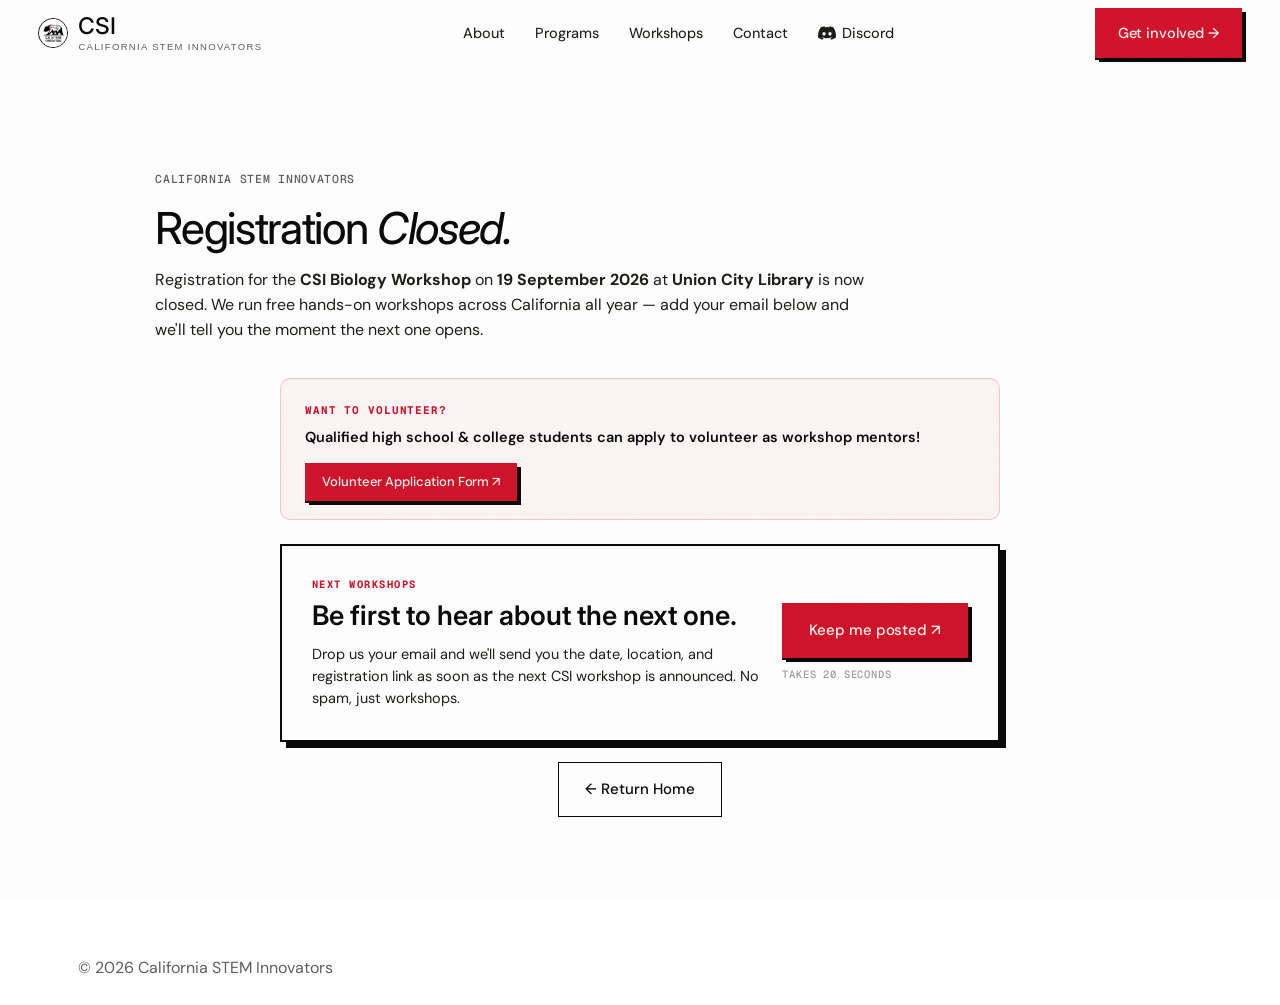
==== signup.html @ 22c8d2b6 "Close workshop registration and add mailing list signup Registration for the Sept 19, 2026 Biology W" ====
<!doctype html>
<html lang="en">
<head>
<meta charset="utf-8" />
<meta name="viewport" content="width=device-width,initial-scale=1" />
<title>Workshop Updates — California STEM Innovators</title>
<meta name="description" content="Registration for the CSI Biology Workshop on September 19, 2026 is closed. Sign up to hear about upcoming free hands-on STEM workshops across California." />
<link rel="preconnect" href="https://fonts.googleapis.com" />
<link rel="preconnect" href="https://fonts.gstatic.com" crossorigin />
<link href="https://fonts.googleapis.com/css2?family=Inter:ital,opsz,wght@0,14..32,100..900;1,14..32,100..900&family=DM+Sans:ital,opsz,wght@0,9..40,300..700;1,9..40,400..700&family=Geist+Mono:wght@400;500;600&display=swap" rel="stylesheet" />
<link rel="icon" type="image/x-icon" href="favicon.ico" />
<link rel="icon" type="image/svg+xml" href="favicon.svg" />
<link rel="icon" type="image/png" sizes="16x16" href="favicon-16x16.png" />
<link rel="icon" type="image/png" sizes="32x32" href="favicon-32x32.png" />
<link rel="icon" type="image/png" sizes="48x48" href="favicon-48x48.png" />
<link rel="icon" type="image/png" sizes="96x96" href="favicon-96x96.png" />
<link rel="icon" type="image/png" sizes="192x192" href="favicon-192x192.png" />
<link rel="icon" type="image/png" sizes="512x512" href="favicon-512x512.png" />
<link rel="apple-touch-icon" sizes="180x180" href="apple-touch-icon.png" />
<link rel="manifest" href="site.webmanifest" />
<link rel="stylesheet" href="styles.css" />
</head>
<body>

<div class="grain" aria-hidden="true"></div>

<header class="nav" role="banner">
  <div class="nav-inner">
    <a href="index.html" class="brand" aria-label="California STEM Innovators home">
      <img src="image.png" alt="" class="brand-logo" />
      <span class="brand-wordmark">
        <span class="brand-letters">CSI</span>
        <span class="brand-sub">California STEM Innovators</span>
      </span>
    </a>
    <nav class="nav-links" id="primary-nav" aria-label="Primary">
      <a href="index.html#about">About</a>
      <a href="index.html#programs">Programs</a>
      <a href="signup.html">Workshops</a>
      <a href="index.html#contact">Contact</a>
      <a href="https://discord.gg/dVgQkf4YHT" target="_blank" rel="noopener noreferrer" class="nav-discord-link" aria-label="Join our Discord community">
        <svg class="discord-icon" viewBox="0 0 127.14 96.36" width="18" height="18" fill="currentColor" aria-hidden="true">
          <path d="M107.7,8.07A105.15,105.15,0,0,0,81.47,0a72.06,72.06,0,0,0-3.36,6.83A97.68,97.68,0,0,0,49,6.83,72.37,72.37,0,0,0,45.64,0,105.89,105.89,0,0,0,19.39,8.09C2.79,32.65-1.71,56.6.54,80.21h0A105.73,105.73,0,0,0,32.71,96.36,77.7,77.7,0,0,0,39.6,85.25a68.42,68.42,0,0,1-10.85-5.18c.91-.66,1.8-1.34,2.66-2a75.57,75.57,0,0,0,64.32,0c.87.71,1.76,1.39,2.66,2a68.68,68.68,0,0,1-10.87,5.19,77,77,0,0,0,6.89,11.1,105.25,105.25,0,0,0,32.19-16.14c2.64-27.38-4.51-51.11-18.91-72.15ZM42.45,65.69C36.18,65.69,31,60,31,53s5-12.74,11.43-12.74S54,45.92,53.86,53,48.79,65.69,42.45,65.69Zm42.24,0C78.41,65.69,73.25,60,73.25,53s5-12.74,11.44-12.74S96.23,45.92,96.09,53,91,65.69,84.69,65.69Z"/>
        </svg>
        <span>Discord</span>
      </a>
      <div class="mobile-nav-cta">
        <a class="btn btn-primary" href="index.html#join">Get involved →</a>
      </div>
    </nav>
    <div class="nav-cta">
      <a class="btn btn-primary" href="index.html#join">Get involved →</a>
    </div>
    <button type="button" class="nav-toggle" id="nav-toggle" aria-label="Toggle navigation menu" aria-expanded="false" aria-controls="primary-nav">
      <span class="hamburger-bar"></span>
      <span class="hamburger-bar"></span>
      <span class="hamburger-bar"></span>
    </button>
  </div>
  <div class="nav-overlay" id="nav-overlay" aria-hidden="true"></div>
</header>

<!-- ========== DEDICATED SIGNUP PAGE CONTENT ========== -->
<main class="signup-page-wrap">
  <div class="signup-section">
    <div class="sec-head">
      <span class="mono dim">California STEM Innovators</span>
      <h1 class="sec-title">Registration <em>Closed.</em></h1>
      <p class="sec-lede">
        Registration for the <strong>CSI Biology Workshop</strong> on <strong>19 September 2026</strong> at <strong>Union City Library</strong> is now closed. We run free hands-on workshops across California all year — add your email below and we'll tell you the moment the next one opens.
      </p>
    </div>

    <!-- Volunteer Banner -->
    <div style="max-width: 720px; margin: 0 auto 24px auto; background: rgba(207, 20, 43, 0.04); border: 1px solid rgba(207, 20, 43, 0.2); border-radius: 10px; padding: 18px 24px; display: flex; justify-content: space-between; align-items: center; flex-wrap: wrap; gap: 14px;">
      <div>
        <span class="mono" style="color: var(--orange); font-size: 11px; font-weight: 700; letter-spacing: 0.08em;">WANT TO VOLUNTEER?</span>
        <p style="margin: 4px 0 0 0; font-size: 14.5px; font-weight: 600; color: var(--ink);">Qualified high school &amp; college students can apply to volunteer as workshop mentors!</p>
      </div>
      <a href="https://forms.gle/kFs6NNKeHRjpuejT7" target="_blank" rel="noopener noreferrer" class="btn btn-primary btn-sm" style="white-space: nowrap; flex-shrink: 0;">
        Volunteer Application Form ↗
      </a>
    </div>

    <div class="updates-card" style="max-width: 720px; margin: 0 auto;">
      <div class="updates-body">
        <span class="updates-kicker mono">Next workshops</span>
        <h3 class="updates-title">Be first to hear about the next one.</h3>
        <p class="updates-desc">
          Drop us your email and we'll send you the date, location, and registration link as soon as the next CSI
          workshop is announced. No spam, just workshops.
        </p>
      </div>
      <div class="updates-action">
        <a href="https://docs.google.com/forms/d/e/1FAIpQLSfq6guosmMarBKyzwWDDxSeSx3XYZ2fqCBNrHJ-clGfKjGhdw/viewform" target="_blank" rel="noopener noreferrer"
          class="btn btn-primary btn-lg">Keep me posted &#8599;</a>
        <span class="updates-note mono">Takes 20 seconds</span>
      </div>
    </div>

    <div style="max-width: 720px; margin: 20px auto 0; text-align: center;">
      <a href="index.html" class="btn btn-ghost btn-lg">&larr; Return Home</a>
    </div>
  </div>
</main>

<footer class="footer">
  <div class="footer-bottom">
    <span class="dim">© 2026 California STEM Innovators</span>
  </div>
</footer>

<script src="app.js"></script>
</body>
</html>
---- styles.css ----
@import url('https://fonts.googleapis.com/css2?family=Caveat:wght@600;700&family=Fredoka:wght@500;600&display=swap');

:root {
  /* Palette — pure white, ink black, flag crimson */
  --paper: #FFFFFF;
  --paper-2: #F5F5F2;
  --paper-deep: #EBEBE6;
  --card: #FFFFFF;

  --ink: #0A0A0A;
  --ink-2: #1F1D1A;
  --ink-dim: rgba(10, 10, 10, 0.66);
  --ink-dimmer: rgba(10, 10, 10, 0.40);

  --orange: #CF142B;
  --orange-deep: #A30E20;
  --orange-soft: #F5D8DC;

  --line: rgba(10, 10, 10, 0.14);
  --line-strong: rgba(10, 10, 10, 0.28);

  /* Type */
  --serif: "Inter", ui-sans-serif, system-ui, sans-serif;
  --sans: "DM Sans", ui-sans-serif, system-ui, sans-serif;
  --mono: "Geist Mono", ui-monospace, "SF Mono", monospace;

  /* Space */
  --max: min(100% - (var(--pad) * 2), 1200px);
  --pad: clamp(15px, 3vw, 42px);
}

*, *::before, *::after { box-sizing: border-box; }
html, body { margin: 0; padding: 0; width: 100%; max-width: 100vw; overflow-x: hidden; }
html { scroll-behavior: smooth; }

[hidden] { display: none !important; }

body {
  background: var(--paper);
  color: var(--ink);
  font-family: var(--sans);
  font-weight: 400;
  font-size: 16px;
  line-height: 1.55;
  -webkit-font-smoothing: antialiased;
  text-rendering: optimizeLegibility;
  overflow-x: hidden;
  min-height: 100vh;
}

a { color: inherit; text-decoration: none; }
button { font: inherit; cursor: pointer; }
img { max-width: 100%; display: block; }

.mono { font-family: var(--mono); font-size: 11.5px; letter-spacing: 0.06em; text-transform: uppercase; font-weight: 500; }
.dim { color: var(--ink-dim); }
.hand { font-family: var(--hand); font-size: 1.3em; color: var(--orange); font-weight: 500; }

/* ========== Paper grain overlay ========== */
.grain {
  position: fixed; inset: 0; pointer-events: none; z-index: 1; opacity: 0.28;
  background-image: url("data:image/svg+xml;utf8,<svg xmlns='http://www.w3.org/2000/svg' width='320' height='320'><filter id='n'><feTurbulence type='fractalNoise' baseFrequency='0.75' numOctaves='2' stitchTiles='stitch'/><feColorMatrix values='0 0 0 0 0.1 0 0 0 0 0.09 0 0 0 0 0.05 0 0 0 0.09 0'/></filter><rect width='100%' height='100%' filter='url(%23n)'/></svg>");
  mix-blend-mode: multiply;
}
.gridlines { display: none; }

/* ========== Buttons ========== */
.btn {
  display: inline-flex; align-items: center; gap: 10px;
  padding: 13px 22px;
  font-family: var(--sans);
  font-weight: 500;
  font-size: 14.5px;
  letter-spacing: -0.005em;
  border-radius: 0;
  border: 1.5px solid var(--ink);
  background: transparent;
  color: var(--ink);
  transition: transform 0.18s ease, background 0.18s ease, color 0.18s ease, box-shadow 0.18s ease;
  white-space: nowrap;
}
.btn:hover { transform: translateY(-1px); }
.btn-primary {
  background: var(--orange);
  color: #FFF5EE;
  border-color: var(--orange);
  box-shadow: 0 2px 0 0 var(--ink), 4px 4px 0 0 var(--ink);
}
.btn-primary:hover { background: var(--ink); border-color: var(--ink); color: var(--paper); box-shadow: 0 2px 0 0 var(--orange), 4px 4px 0 0 var(--orange); }
.btn-ghost { background: transparent; border-color: var(--ink); }
.btn-ghost:hover { background: var(--ink); color: var(--paper); }
.btn-lg { padding: 15px 26px; font-size: 15px; }

.linky {
  display: inline-flex; align-items: center; gap: 8px;
  color: var(--ink);
  font-size: 14.5px;
  font-weight: 500;
  padding: 3px 0;
  border-bottom: 2px solid var(--orange);
  width: fit-content;
  transition: gap 0.2s ease;
}
.linky:hover { gap: 14px; }
.linky .arr { transition: transform 0.2s ease; color: var(--orange); font-weight: 600; }
.linky:hover .arr { transform: translateX(3px); }

/* ========== Nav ========== */
.nav {
  position: sticky; top: 0; z-index: 30;
  background: transparent;
  border-bottom: 1px solid transparent;
  transition: background 0.3s ease, border-color 0.3s ease, transform 0.3s ease;
}
.nav.scrolled {
  background: rgba(255, 255, 255, 0.92);
  border-bottom: 1px solid var(--line);
  backdrop-filter: blur(12px);
  -webkit-backdrop-filter: blur(12px);
}
.nav.hidden {
  transform: translateY(-100%);
}
.nav-inner {
  padding: 8px var(--pad);
  display: grid;
  grid-template-columns: auto 1fr auto;
  align-items: center;
  gap: 24px;
}
.brand { display: inline-flex; align-items: center; gap: 10px; color: var(--ink); }
.brand-logo {
  width: 30px; height: 30px;
  border-radius: 50%;
  border: 1.5px solid var(--ink);
  flex-shrink: 0;
  background: var(--card);
  transition: transform 0.3s cubic-bezier(0.2, 0.8, 0.2, 1);
}
.brand-mark {
  width: 34px; height: 34px;
  display: inline-flex; align-items: center; justify-content: center;
  background: var(--orange);
  border-radius: 50%;
  color: var(--paper);
  flex-shrink: 0;
}
.brand-mark svg { width: 22px; height: 22px; }
.brand-wordmark { display: inline-flex; flex-direction: column; line-height: 1; gap: 4px; }
.brand-letters {
  font-family: var(--serif);
  font-size: 23px;
  font-weight: 500;
  letter-spacing: -0.01em;
  line-height: 1;
}
.brand-dot { color: var(--orange); margin: 0 1px; font-weight: 600; }
.brand-sub { font-family: Arial, sans-serif; font-size: 9.5px; letter-spacing: 0.14em; text-transform: uppercase; color: var(--ink-dim); }

.nav-links { display: flex; justify-content: center; align-items: center; gap: 30px; font-size: 14.5px; color: var(--ink-2); font-weight: 450; }
.nav-links a { position: relative; transition: color 0.2s ease; padding: 4px 0; }
.nav-links a:hover { color: var(--orange); }

/* Discord Nav Link & Floating Callout Box */
.nav-discord-wrapper {
  position: relative;
  display: inline-flex;
  align-items: center;
}

.nav-discord-link {
  display: inline-flex;
  align-items: center;
  gap: 6px;
}
.nav-discord-link .discord-icon {
  fill: currentColor;
  transition: transform 0.2s ease, fill 0.2s ease;
  flex-shrink: 0;
}
.nav-discord-link:hover .discord-icon {
  fill: #5865F2;
  transform: scale(1.1);
}

.nav-cta { display: inline-flex; align-items: center; gap: 12px; }
.nav-status {
  display: inline-flex; align-items: center; gap: 8px;
  font-family: var(--mono); font-size: 10.5px; color: var(--ink-dim); text-transform: uppercase; letter-spacing: 0.1em;
}
.pulse {
  width: 8px; height: 8px; border-radius: 50%;
  background: var(--orange);
  box-shadow: 0 0 0 0 rgba(207, 20, 43, 0.55);
  animation: pulse 2s infinite;
}
@keyframes pulse {
  0% { box-shadow: 0 0 0 0 rgba(207, 20, 43, 0.55); }
  70% { box-shadow: 0 0 0 9px rgba(207, 20, 43, 0); }
  100% { box-shadow: 0 0 0 0 rgba(207, 20, 43, 0); }
}

.mobile-nav-cta { display: none; }

/* Mobile nav toggle button */
.nav-toggle {
  display: none;
  flex-direction: column;
  justify-content: center;
  align-items: center;
  width: 42px;
  height: 42px;
  background: transparent;
  border: 1.5px solid var(--ink);
  padding: 0;
  gap: 5px;
  z-index: 105;
  transition: background 0.2s ease, border-color 0.2s ease;
  cursor: pointer;
  border-radius: 0;
}
.nav-toggle:hover {
  background: var(--paper-2);
}
.hamburger-bar {
  width: 20px;
  height: 2px;
  background: var(--ink);
  transition: transform 0.3s cubic-bezier(0.2, 0.8, 0.2, 1), opacity 0.2s ease;
  transform-origin: center;
}

/* Nav backdrop overlay */
.nav-overlay {
  position: fixed;
  inset: 0;
  background: rgba(10, 10, 10, 0.5);
  backdrop-filter: blur(4px);
  -webkit-backdrop-filter: blur(4px);
  opacity: 0;
  pointer-events: none;
  transition: opacity 0.3s ease;
  z-index: 95;
}

@media (max-width: 960px) {
  .nav-inner {
    display: flex;
    justify-content: space-between;
    align-items: center;
    gap: 16px;
  }
  .nav-cta {
    display: none;
  }
  .nav-toggle {
    display: flex;
  }
  .mobile-nav-cta {
    display: block;
    margin-top: 12px;
    width: 100%;
  }
  .mobile-nav-cta .btn {
    width: 100%;
    justify-content: center;
  }
  .nav-links {
    position: fixed;
    top: 0;
    right: 0;
    width: min(85vw, 340px);
    height: 100vh;
    height: 100dvh;
    background: var(--paper);
    border-left: 2px solid var(--ink);
    padding: 90px 28px 40px;
    display: flex;
    flex-direction: column;
    justify-content: flex-start;
    gap: 16px;
    font-size: 18px;
    font-weight: 500;
    box-shadow: -8px 0 24px rgba(0, 0, 0, 0.15);
    transform: translateX(100%);
    transition: transform 0.35s cubic-bezier(0.16, 1, 0.3, 1);
    z-index: 100;
    overflow-y: auto;
  }
  .nav-links a {
    padding: 10px 0;
    border-bottom: 1px dashed var(--line);
    width: 100%;
  }
  .nav-status { display: none; }

  /* Open state when nav is open */
  body.nav-open {
    overflow: hidden;
  }
  body.nav-open .nav-links {
    transform: translateX(0);
  }
  body.nav-open .nav-overlay {
    opacity: 1;
    pointer-events: auto;
  }
  body.nav-open .nav-toggle .hamburger-bar:nth-child(1) {
    transform: translateY(7px) rotate(45deg);
  }
  body.nav-open .nav-toggle .hamburger-bar:nth-child(2) {
    opacity: 0;
  }
  body.nav-open .nav-toggle .hamburger-bar:nth-child(3) {
    transform: translateY(-7px) rotate(-45deg);
  }
}

/* ========== Hero ========== */
.hero {
  position: relative;
  padding: clamp(55px, 6.5vw, 85px) var(--pad) clamp(36px, 5vw, 64px);
  max-width: var(--max);
  margin: 0 auto;
  z-index: 2;
  text-align: center;
  display: flex;
  flex-direction: column;
  align-items: center;
}
.hero-logo {
  display: flex;
  justify-content: center;
  margin-bottom: clamp(16px, 2.5vw, 28px);
  animation: logo-float 6s ease-in-out infinite;
}
.hero-logo img {
  width: clamp(90px, 10vw, 135px);
  height: auto;
  border-radius: 50%;
  box-shadow: 0 0 0 2px var(--ink);
  transition: transform 0.4s cubic-bezier(0.2, 0.8, 0.2, 1);
}
@keyframes logo-float {
  0%, 100% { transform: translateY(0); }
  50% { transform: translateY(-6px); }
}
@media (prefers-reduced-motion: reduce) {
  .hero-logo { animation: none; }
}

.hero-meta {
  display: flex; align-items: center; justify-content: center; gap: 14px; flex-wrap: wrap;
  margin-bottom: 44px;
}
.tag {
  font-family: var(--mono);
  font-size: 10.5px;
  letter-spacing: 0.12em;
  text-transform: uppercase;
  color: var(--ink-2);
  padding: 7px 12px;
  border: 1.5px solid var(--ink);
  border-radius: 999px;
  background: var(--paper-2);
}
.tag-line {
  background: var(--ink);
  color: var(--paper);
  border-color: var(--ink);
}

.hand-intro {
  font-family: var(--hand);
  font-size: 32px;
  color: var(--orange);
  font-weight: 500;
  line-height: 1;
  margin-bottom: 18px;
  display: inline-block;
  transform: rotate(-2deg);
}

.hero-title {
  font-family: var(--serif);
  font-weight: 450;
  font-size: clamp(32px, 5.2vw, 76px);
  line-height: 1.1;
  letter-spacing: -0.03em;
  margin: 0 auto;
  max-width: 15ch;
  color: var(--ink);
  font-weight: 600;
}
.hero-title em {
  font-style: italic;
  color: var(--orange);
  position: relative;
  font-weight: 700; font-style: italic;
}
.hero-title .encircle em {
  color: var(--ink);
}
.hero-title .underline {
  position: relative;
  display: inline-block;
}
.hero-title .underline::after {
  content: "";
  position: absolute; left: -2%; right: -2%; bottom: -0.05em;
  height: 16px;
  background: url("data:image/svg+xml;utf8,<svg xmlns='http://www.w3.org/2000/svg' viewBox='0 0 300 16' preserveAspectRatio='none'><path d='M2 10 C 60 4, 120 14, 180 8 S 280 6, 298 12' stroke='%23CF142B' stroke-width='4' fill='none' stroke-linecap='round'/></svg>") no-repeat center / 100% 100%;
  pointer-events: none;
}

/* Hand-drawn encircle around an emphasis word */
.encircle {
  position: relative;
  display: inline-block;
  padding: 0 0.12em;
}
.encircle em {
  position: relative;
  z-index: 2;
}
.encircle-svg {
  position: absolute;
  top: -10%; left: -14%;
  width: 128%; height: 120%;
  overflow: visible;
  pointer-events: none;
  color: var(--orange);
  z-index: 1;
}
.encircle-svg path {
  stroke-dasharray: 1;
  stroke-dashoffset: 1;
  animation: encircle-draw 2.4s cubic-bezier(0.43, 0.13, 0.23, 0.96) 0.55s forwards;
}
@keyframes encircle-draw {
  from { stroke-dashoffset: 1; opacity: 0.6; }
  to { stroke-dashoffset: 0; opacity: 1; }
}
@media (prefers-reduced-motion: reduce) {
  .encircle-svg path { animation: none; stroke-dashoffset: 0; }
}

.hero-lede {
  font-family: var(--serif);
  font-size: clamp(24px, 3vw, 42px);
  font-weight: 450;
  line-height: 1.15;
  color: var(--ink);
  max-width: 58ch;
  margin: 22px auto 0;
  letter-spacing: -0.02em;
}
.hero-lede em {
  font-style: italic;
  color: var(--orange);
  font-weight: 450;
}

.hero-actions {
  display: flex; flex-wrap: wrap; justify-content: center; gap: 14px;
  margin-top: 28px;
}

.hero-stats {
  display: grid;
  grid-template-columns: repeat(auto-fit, minmax(min(100%, 180px), 1fr));
  gap: 0;
  width: 100%;
  margin-top: clamp(40px, 5.5vw, 70px);
  border-top: 1.5px solid var(--ink);
  border-bottom: 1.5px solid var(--ink);
  background: var(--card);
  text-align: left;
}
.stat {
  padding: clamp(16px, 3vw, 26px) clamp(14px, 3vw, 24px);
  border-right: 1px solid var(--line);
  border-bottom: 1px solid var(--line);
  display: flex; flex-direction: column; justify-content: center; min-height: 90px;
}
.stat:last-child { border-right: none; }
.stat-num {
  font-family: var(--serif);
  font-weight: 450;
  font-size: clamp(32px, 4.5vw, 62px);
  line-height: 1;
  letter-spacing: -0.035em;
  color: var(--ink);
  margin-bottom: 8px;
}
.stat-plus { color: var(--orange); font-style: italic; font-size: 0.7em; vertical-align: top; }
.stat-label { font-family: var(--mono); font-size: 10.5px; letter-spacing: 0.1em; text-transform: uppercase; color: var(--ink-dim); line-height: 1.5; }

/* Hero personal note card */
.hero-schematic {
  position: absolute;
  top: clamp(120px, 13vw, 180px);
  right: var(--pad);
  width: min(340px, 30vw);
  background: var(--card);
  border: 1.5px solid var(--ink);
  padding: 24px 24px 22px;
  transform: rotate(2deg);
  box-shadow: 6px 6px 0 0 var(--ink);
  z-index: 3;
}
.hero-schematic::before {
  content: ""; position: absolute; top: -12px; left: 50%;
  transform: translateX(-50%) rotate(-4deg);
  width: 80px; height: 24px;
  background: rgba(207, 20, 43, 0.35);
  border: 1px dashed rgba(14, 13, 11, 0.3);
}
.schem-head {
  display: flex; justify-content: space-between; align-items: center;
  padding-bottom: 12px; border-bottom: 1px dashed var(--line);
  font-family: var(--mono); font-size: 10px; letter-spacing: 0.12em; color: var(--ink-dim);
  text-transform: uppercase;
}
.schem-body {
  padding-top: 14px;
  font-family: var(--serif);
  font-size: 18px;
  line-height: 1.35;
  color: var(--ink);
}
.schem-body em {
  font-style: italic;
  color: var(--orange);
}
.schem-sign {
  margin-top: 18px; padding-top: 14px; border-top: 1px dashed var(--line);
  display: flex; flex-direction: column;
}
.schem-sign .signature {
  font-family: var(--hand);
  font-size: 28px;
  color: var(--orange);
  line-height: 1;
  margin-bottom: 4px;
}
.schem-sign .sig-meta {
  font-family: var(--mono);
  font-size: 10px;
  letter-spacing: 0.1em;
  text-transform: uppercase;
  color: var(--ink-dim);
}

@media (max-width: 1100px) { .hero-schematic { display: none; } }

.scroll-cue {
  position: absolute; bottom: -20px; left: var(--pad);
  display: inline-flex; align-items: center; gap: 12px;
  font-family: var(--mono); font-size: 10px; letter-spacing: 0.2em; text-transform: uppercase; color: var(--ink-dim);
}
.scroll-line {
  width: 80px; height: 2px;
  background: var(--ink);
  position: relative;
  overflow: hidden;
  opacity: 0.3;
}
.scroll-line::after {
  content: ""; position: absolute; top: 0; left: -30%; width: 30%; height: 100%;
  background: var(--orange);
  animation: scroll 2.4s ease-in-out infinite;
}
@keyframes scroll {
  0%, 100% { left: -30%; }
  50% { left: 100%; }
}

/* ========== Marquee ========== */
.marquee-wrap {
  position: relative; z-index: 2;
  border-top: 1.5px solid var(--ink);
  border-bottom: 1.5px solid var(--ink);
  background: var(--ink);
  padding: 22px 0;
  overflow: hidden;
}
.marquee { display: flex; overflow: hidden; }
.marquee-track {
  display: inline-flex; gap: 34px; align-items: center;
  white-space: nowrap;
  animation: marquee 60s linear infinite;
  font-family: var(--serif);
  font-size: 26px;
  font-style: italic;
  color: var(--paper);
  letter-spacing: -0.01em;
  font-weight: 400;
}
.marquee-track .dot { color: var(--orange); font-size: 16px; font-style: normal; font-family: var(--sans); }
@keyframes marquee {
  from { transform: translateX(0); }
  to { transform: translateX(-50%); }
}

/* ========== Section head ========== */
section { position: relative; z-index: 2; }
.sec-head {
  max-width: var(--max); margin: 0 auto;
  padding: clamp(32px, 4vw, 56px) var(--pad) 22px;
  display: grid; gap: 16px;
}
.eyebrow {
  font-family: var(--mono); font-size: 11px;
  letter-spacing: 0.18em; text-transform: uppercase;
  color: var(--orange);
  font-weight: 600;
}
.sec-title {
  font-family: var(--serif);
  font-weight: 450;
  font-size: clamp(24px, 3.5vw, 44px);
  line-height: 1.1;
  letter-spacing: -0.03em;
  margin: 0;
  max-width: 22ch;
  color: var(--ink);
}
.sec-lede {
  max-width: 65ch;
  font-size: 16px;
  color: var(--ink-2);
  line-height: 1.55;
  margin: 0;
}

/* ========== Mission ========== */
.mission {
  max-width: var(--max); margin: 0 auto;
  padding: 0 var(--pad) clamp(40px, 5vw, 70px);
}
.mission-grid {
  display: grid;
  grid-template-columns: 1fr 1.3fr;
  gap: clamp(40px, 5vw, 80px);
  padding-top: 10px;
}
.mission-lead p {
  font-family: var(--serif);
  font-weight: 400;
  font-size: clamp(23px, 2.2vw, 30px);
  line-height: 1.3;
  color: var(--ink);
  margin: 0 0 26px;
  letter-spacing: -0.015em;
}
.mission-lead strong {
  font-style: italic; color: var(--orange); font-weight: 450;
}

.pillars {
  list-style: none; padding: 0; margin: 0;
  display: grid; grid-template-columns: repeat(auto-fit, minmax(min(100%, 280px), 1fr));
  gap: 0;
  border: 1.5px solid var(--ink);
  background: var(--card);
}
.pillars li {
  padding: 30px 26px 28px;
  display: flex; flex-direction: column; gap: 10px;
  position: relative;
  border-right: 1px solid var(--line);
  border-bottom: 1px solid var(--line);
}
.pillars li:nth-child(2n) { border-right: none; }
.pillars li:nth-last-child(-n+2) { border-bottom: none; }
.pillar-num {
  color: var(--orange); font-size: 11px; letter-spacing: 0.14em;
  font-weight: 600;
}
.pillars li h3 {
  font-family: var(--serif); font-weight: 450; font-size: 21px;
  margin: 6px 0 2px; letter-spacing: -0.01em; line-height: 1.15;
}
.pillars li p { color: var(--ink-2); font-size: 14.5px; line-height: 1.55; margin: 0; }

@media (max-width: 900px) {
  .mission-grid { grid-template-columns: 1fr; }
  .pillars { grid-template-columns: 1fr; }
  .pillars li { border-right: none !important; border-bottom: 1px solid var(--line) !important; }
  .pillars li:last-child { border-bottom: none !important; }
}

/* ========== Programs ========== */
.programs { max-width: var(--max); margin: 0 auto; padding: 0 var(--pad) clamp(60px, 8vw, 110px); }

.program-list {
  display: grid; gap: 0;
  border: 1.5px solid var(--ink);
  margin-top: 44px;
  background: var(--card);
}
.program {
  padding: clamp(36px, 4vw, 56px);
  display: block;
  border-bottom: 1px solid var(--line);
  transition: background 0.3s ease;
}
.program:last-child { border-bottom: none; }
.program:hover { background: var(--paper); }
.program-num {
  color: var(--orange); font-size: 12px; letter-spacing: 0.14em;
  font-weight: 600;
  align-self: start;
  padding-top: 6px;
}
.program-body { max-width: 60ch; }
.program-topline {
  display: flex; align-items: center; gap: 14px; margin-bottom: 14px;
}
.kind {
  font-family: var(--mono); font-size: 10.5px; text-transform: uppercase; letter-spacing: 0.14em;
  color: var(--ink);
  padding: 5px 10px;
  background: var(--orange-soft);
  border-radius: 999px;
  font-weight: 600;
}
.program h3 {
  font-family: var(--serif);
  font-weight: 450;
  font-size: clamp(25px, 2.7vw, 36px);
  line-height: 1.02;
  letter-spacing: -0.03em;
  margin: 0 0 16px;
}
.program-lede { color: var(--ink-2); font-size: 16px; line-height: 1.55; margin: 0 0 22px; }
.program-points { list-style: none; padding: 0; margin: 0 0 22px; display: grid; gap: 9px; }
.program-points li { display: flex; gap: 12px; align-items: baseline; font-size: 14.5px; color: var(--ink); }
.program-points .bul { color: var(--orange); font-weight: 700; }

/* Program visuals — warmer, more humanistic */
.program-vis {
  width: 100%; aspect-ratio: 1 / 1;
  position: relative;
  border: 1.5px solid var(--ink);
  background: var(--paper);
  display: flex; align-items: center; justify-content: center;
  overflow: hidden;
}
.vis-label {
  position: absolute; bottom: 10px; left: 12px;
  color: var(--ink);
  font-size: 9.5px; letter-spacing: 0.2em;
  font-weight: 600;
}

/* Webinar — hand-drawn concentric circles */
.vis-ring {
  position: absolute;
  border: 2px solid var(--ink);
  border-radius: 50%;
  opacity: 1;
}
.vis-ring { width: 28%; height: 28%; background: var(--orange); border-color: var(--ink); animation: ring 3s ease-out infinite; }
.vis-ring.r2 { width: 58%; height: 58%; animation-delay: 0.6s; background: transparent; opacity: 1; border-width: 1.5px; }
.vis-ring.r3 { width: 88%; height: 88%; animation-delay: 1.2s; background: transparent; opacity: 1; border-width: 1.5px; border-style: dashed; }
@keyframes ring {
  0% { transform: scale(0.95); }
  50% { transform: scale(1.02); }
  100% { transform: scale(0.95); }
}
.vis-1::before {
  content: ""; position: absolute; width: 14px; height: 14px; border-radius: 50%;
  background: var(--ink);
  z-index: 2;
}

/* Workshop — irregular cluster of people-dots */
.vis-grid {
  display: grid;
  grid-template-columns: repeat(6, 1fr);
  gap: 10px;
  width: 72%; height: 72%;
}
.vis-grid span {
  background: var(--ink);
  border-radius: 50%;
  animation: dot 3s ease-in-out infinite;
}
.vis-grid span:nth-child(4n) { background: var(--orange); }
.vis-grid span:nth-child(7n) { background: var(--paper); border: 1.5px solid var(--ink); }
.vis-grid span:nth-child(odd) { animation-delay: 0.2s; }
.vis-grid span:nth-child(3n) { animation-delay: 0.5s; }
@keyframes dot {
  0%, 100% { transform: scale(1); }
  50% { transform: scale(0.75); }
}

/* Kit — stacked paper/folders */
.vis-stack {
  position: relative; width: 68%; height: 68%;
}
.slab {
  position: absolute; inset: 0;
  border: 1.5px solid var(--ink);
  background: var(--card);
  transition: transform 0.45s cubic-bezier(.2,.8,.2,1);
}
.slab.s1 { transform: translate(-20px, -14px) rotate(-6deg); background: var(--paper-2); }
.slab.s2 { transform: translate(-7px, -5px) rotate(-2deg); background: var(--orange-soft); }
.slab.s3 { transform: translate(7px, 5px) rotate(3deg); background: var(--card); }
.slab.s4 {
  transform: translate(20px, 14px) rotate(7deg); background: var(--orange);
  background-image:
    repeating-linear-gradient(45deg, rgba(14,13,11,0.14) 0 2px, transparent 2px 8px);
}
.program-3:hover .slab.s1 { transform: translate(-30px, -22px) rotate(-9deg); }
.program-3:hover .slab.s4 { transform: translate(30px, 22px) rotate(10deg); }

@media (max-width: 900px) {
  .program { grid-template-columns: 1fr; }
  .program-vis { max-width: 320px; aspect-ratio: 3/2; }
}

/* ========== Kits deep-dive ========== */
.kits {
  background: var(--paper-2);
  padding-bottom: clamp(60px, 8vw, 110px);
  border-top: 1.5px solid var(--ink);
  border-bottom: 1.5px solid var(--ink);
}
.kits-head { padding-bottom: 24px; }

.kit-anatomy {
  max-width: var(--max); margin: 0 auto;
  padding: 0 var(--pad);
}
.anatomy-head {
  display: flex; justify-content: space-between; align-items: end;
  flex-wrap: wrap; gap: 20px;
  padding: 24px 28px;
  border: 1.5px solid var(--ink);
  border-bottom: none;
  background: var(--ink);
  color: var(--paper);
}
.anatomy-head .mono.dim { color: rgba(255, 255, 255, 0.55); }
.ana-title h3 {
  font-family: var(--serif); font-weight: 450;
  font-size: clamp(26px, 2.3vw, 34px); margin: 6px 0 0;
  letter-spacing: -0.02em;
  color: var(--paper);
}
.ana-title h3 sup { font-size: 0.5em; color: var(--orange); margin-left: 2px; }
.ana-meta { display: flex; flex-wrap: wrap; gap: 8px; }
.chip {
  font-family: var(--mono);
  font-size: 10px; letter-spacing: 0.12em; text-transform: uppercase;
  padding: 6px 10px; border: 1px solid rgba(255, 255, 255, 0.3); border-radius: 999px;
  color: var(--paper);
  font-weight: 500;
}
.chip-ok { color: var(--paper); background: var(--orange); border-color: var(--orange); }

.ana-grid {
  display: grid;
  grid-template-columns: repeat(auto-fit, minmax(min(100%, 220px), 1fr));
  gap: 0;
  border: 1.5px solid var(--ink);
  background: var(--card);
}
.ana-card {
  padding: 26px 24px;
  display: flex; flex-direction: column; gap: 14px;
  min-height: 360px;
  border-right: 1px solid var(--line);
  transition: background 0.25s ease;
}
.ana-card:last-child { border-right: none; }
.ana-card:hover { background: var(--paper); }
.ana-card-head { display: flex; align-items: center; justify-content: space-between; }
.ana-num {
  width: 30px; height: 30px; border-radius: 50%;
  display: inline-flex; align-items: center; justify-content: center;
  background: var(--ink); color: var(--paper);
  font-weight: 600; font-size: 12px;
  font-family: var(--sans);
  letter-spacing: 0;
}
.ana-card h4 {
  font-family: var(--serif); font-weight: 450;
  font-size: 24px; line-height: 1.1; margin: 6px 0 2px;
  letter-spacing: -0.02em;
}
.ana-card > p { color: var(--ink-2); font-size: 14px; line-height: 1.55; margin: 0; }

.ana-preview {
  margin-top: auto;
  position: relative;
  height: 140px;
  background: var(--paper);
  border: 1.5px solid var(--ink);
  overflow: hidden;
  padding: 14px;
}

/* Preview: game (neural net) */
.preview-game { display: flex; justify-content: space-between; align-items: center; padding: 20px 14px; }
.preview-game .game-layer { display: flex; flex-direction: column; gap: 6px; }
.preview-game .game-layer span {
  width: 14px; height: 14px; border-radius: 50%;
  background: var(--paper);
  border: 1.5px solid var(--ink);
}
.preview-game .game-layer.game-hidden span { background: var(--ink); }
.preview-game .game-layer:last-of-type span.out {
  width: auto; height: auto; border: none; background: none;
  font-family: var(--serif); font-style: italic; font-size: 44px; color: var(--orange); font-weight: 500;
  line-height: 1;
}
.game-tag { position: absolute; bottom: 8px; left: 12px; color: var(--orange); font-size: 9.5px; letter-spacing: 0.15em; font-weight: 600; }

/* Preview: slides */
.preview-slides { display: flex; gap: 7px; align-items: end; padding: 12px 14px 24px; }
.preview-slides .slide {
  flex: 1;
  background: var(--card);
  border: 1.5px solid var(--ink);
  padding: 8px 8px 10px;
  aspect-ratio: 4 / 3;
  display: flex; flex-direction: column; gap: 6px;
}
.slide-head { height: 9px; background: var(--ink); width: 60%; }
.slide-head.s2 { background: var(--orange); width: 80%; }
.slide-head.s3 { background: var(--ink); width: 50%; }
.slide-l1, .slide-l2 { height: 2px; background: var(--line-strong); }
.slide-l1 { width: 100%; }
.slide-l2 { width: 70%; }
.preview-slides .slide:nth-child(2) { transform: translateY(-8px) rotate(1deg); }
.preview-slides .slide:nth-child(3) { transform: rotate(-1deg); }
.ana-pager { position: absolute; bottom: 8px; right: 12px; color: var(--ink-dim); font-size: 9.5px; letter-spacing: 0.15em; font-weight: 600; }

/* Preview: worksheet */
.preview-sheet { padding: 18px; display: grid; grid-template-columns: 1fr 18px; gap: 7px 10px; align-content: start; background: var(--card); }
.sheet-line { height: 2px; background: var(--line-strong); grid-column: 1; }
.sheet-line.w70 { width: 70%; }
.sheet-line.w50 { width: 50%; }
.sheet-line.w80 { width: 80%; }
.sheet-box { width: 16px; height: 16px; border: 1.5px solid var(--ink); grid-column: 2; position: relative; }
.sheet-box .check {
  position: absolute; inset: 2px;
  background: var(--orange);
  clip-path: polygon(14% 48%, 0% 62%, 38% 100%, 100% 18%, 82% 4%, 38% 66%);
}

/* Preview: map — constellation with hand-drawn feel */
.preview-map { padding: 0; }
.preview-map .pin {
  position: absolute;
  width: 12px; height: 12px; border-radius: 50%;
  background: var(--ink);
  border: 2px solid var(--paper);
  box-shadow: 0 0 0 1.5px var(--ink);
}
.preview-map .p1 { top: 30%; left: 14%; }
.preview-map .p2 { top: 20%; left: 40%; background: var(--orange); }
.preview-map .p3 { top: 50%; left: 66%; }
.preview-map .p4 { top: 28%; left: 86%; background: var(--orange); }
.preview-map .p5 { top: 76%; left: 52%; }
.preview-map .p6 { top: 80%; left: 78%; background: var(--orange); }
.preview-map .map-lines {
  position: absolute; inset: 0; width: 100%; height: 100%;
  color: var(--ink);
  opacity: 0.5;
  stroke-dasharray: 1 1.2;
}

.ana-foot {
  display: flex; justify-content: space-between; align-items: center;
  flex-wrap: wrap; gap: 16px;
  padding: 24px 28px;
  border: 1.5px solid var(--ink);
  border-top: none;
  background: var(--card);
}

@media (max-width: 1000px) {
  .ana-grid { grid-template-columns: repeat(2, 1fr); }
  .ana-card:nth-child(2) { border-right: none; }
  .ana-card:nth-child(-n+2) { border-bottom: 1px solid var(--line); }
}
@media (max-width: 600px) {
  .ana-grid { grid-template-columns: 1fr; }
  .ana-card { border-right: none; border-bottom: 1px solid var(--line); }
  .ana-card:last-child { border-bottom: none; }
}

/* ========== Kit library ========== */
.kit-library { max-width: var(--max); margin: 0 auto; padding: clamp(50px, 6vw, 80px) var(--pad) 0; }
.lib-head {
  display: flex; justify-content: space-between; align-items: end; flex-wrap: wrap; gap: 20px;
  margin-bottom: 28px;
}
.lib-head h3 {
  font-family: var(--serif); font-weight: 450; font-size: clamp(28px, 3vw, 38px); margin: 0;
  letter-spacing: -0.02em;
}
.lib-filters { display: flex; flex-wrap: wrap; gap: 8px; }
.filter {
  font-family: var(--mono); font-size: 10.5px; letter-spacing: 0.1em; text-transform: uppercase;
  padding: 8px 14px;
  background: transparent;
  border: 1.5px solid var(--ink);
  color: var(--ink);
  border-radius: 999px;
  font-weight: 600;
  transition: all 0.2s ease;
}
.filter:hover { background: var(--paper-deep); }
.filter.active { background: var(--ink); color: var(--paper); }

.lib-grid {
  display: grid;
  grid-template-columns: repeat(auto-fit, minmax(min(100%, 270px), 1fr));
  gap: 0;
  border: 1.5px solid var(--ink);
  background: var(--card);
}
.kit-card {
  padding: 26px 24px 22px;
  display: flex; flex-direction: column; gap: 12px;
  cursor: pointer;
  transition: background 0.2s ease, transform 0.2s ease;
  min-height: 230px;
  border-right: 1px solid var(--line);
  border-bottom: 1px solid var(--line);
}
.kit-card:hover { background: var(--paper); }
.kit-card:nth-child(3n) { border-right: none; }
.kit-card:nth-last-child(-n+3) { border-bottom: none; }
.kit-card.kit-featured {
  background: var(--ink); color: var(--paper);
}
.kit-card.kit-featured:hover { background: #1f1c16; }
.kit-card.kit-featured .mono.dim { color: rgba(255, 255, 255, 0.5); }
.kit-card.kit-featured .kit-cat { color: var(--orange); }
.kit-card.kit-featured > p { color: rgba(255, 255, 255, 0.7); }
.kit-card.kit-featured .kit-foot { border-color: rgba(255, 255, 255, 0.15); color: rgba(255, 255, 255, 0.55); }
.kit-card.kit-featured .kit-arr { color: var(--orange); }

.kit-card-top { display: flex; justify-content: space-between; align-items: center; }
.kit-cat {
  font-family: var(--mono); font-size: 9.5px; letter-spacing: 0.18em; text-transform: uppercase;
  color: var(--orange); font-weight: 700;
}
.kit-card h4 {
  font-family: var(--serif); font-weight: 450;
  font-size: 23px; line-height: 1.1; margin: 2px 0 0;
  letter-spacing: -0.02em;
}
.kit-card h4 sup { font-size: 0.5em; color: var(--orange); }
.kit-card > p { color: var(--ink-2); font-size: 14px; line-height: 1.55; margin: 0; flex: 1; }
.kit-foot {
  display: flex; justify-content: space-between; align-items: center;
  padding-top: 12px; border-top: 1px dashed var(--line);
  color: var(--ink-dim);
  font-size: 10.5px;
}
.kit-arr { color: var(--orange); transition: transform 0.2s ease; font-size: 14px; font-weight: 600; }
.kit-card:hover .kit-arr { transform: translateX(4px); }

@media (max-width: 900px) {
  .lib-grid { grid-template-columns: repeat(2, 1fr); }
  .kit-card:nth-child(3n) { border-right: 1px solid var(--line); }
  .kit-card:nth-child(2n) { border-right: none; }
}
@media (max-width: 600px) {
  .lib-grid { grid-template-columns: 1fr; }
  .kit-card { border-right: none !important; }
}

/* ========== Resources ========== */
.resources { max-width: var(--max); margin: 0 auto; padding: 0 var(--pad) clamp(60px, 8vw, 110px); }
.res-columns {
  display: grid; grid-template-columns: repeat(auto-fit, minmax(min(100%, 260px), 1fr)); gap: 0;
  border: 1.5px solid var(--ink);
  background: var(--card);
  margin-top: 44px;
}
.res-col { padding: clamp(28px, 3vw, 40px); border-right: 1px solid var(--line); }
.res-col:last-child { border-right: none; }
.res-head { padding-bottom: 20px; border-bottom: 1px solid var(--line); margin-bottom: 22px; }
.res-head h3 {
  font-family: var(--serif); font-weight: 450; font-size: 28px; margin: 6px 0 0;
  letter-spacing: -0.02em;
}

.res-list { list-style: none; padding: 0; margin: 0; display: grid; gap: 24px; }
.res-list li { position: relative; }
.res-item-head { display: flex; justify-content: space-between; align-items: baseline; gap: 12px; margin-bottom: 6px; }
.res-item-head h4 { font-family: var(--sans); font-weight: 500; font-size: 15px; margin: 0; letter-spacing: -0.01em; }
.res-list p { font-size: 13.5px; line-height: 1.55; color: var(--ink-2); margin: 0; }

@media (max-width: 900px) {
  .res-columns { grid-template-columns: 1fr; }
  .res-col { border-right: none; border-bottom: 1px solid var(--line); }
  .res-col:last-child { border-bottom: none; }
}

/* ========== Events ========== */
.events { max-width: var(--max); margin: 0 auto; padding: 0 var(--pad) clamp(60px, 8vw, 110px); }
.event-list {
  display: grid; gap: 0;
  border-top: 1.5px solid var(--ink);
  border-bottom: 1.5px solid var(--ink);
  margin-top: 24px;
}
.event {
  padding: clamp(26px, 3vw, 40px) var(--pad);
  display: grid;
  grid-template-columns: 110px 1fr 240px;
  gap: clamp(20px, 3vw, 40px);
  align-items: center;
  transition: background 0.25s ease, padding-left 0.25s ease;
  position: relative;
  margin: 0 calc(var(--pad) * -1);
  border-bottom: 1px solid var(--line);
}
.event:last-child { border-bottom: none; }
.event:hover {
  background: var(--card);
  padding-left: calc(var(--pad) + 10px);
}
.event-date {
  display: flex; flex-direction: column; align-items: flex-start; gap: 2px;
}
.e-day {
  font-family: var(--serif); font-size: clamp(46px, 4.8vw, 72px); line-height: 0.9;
  letter-spacing: -0.04em; color: var(--ink); font-weight: 450;
}
.e-mo { font-size: 11px; color: var(--orange); letter-spacing: 0.18em; font-weight: 700; }
.event-body h3 {
  font-family: var(--serif); font-weight: 450; font-size: clamp(22px, 2vw, 28px);
  line-height: 1.18; margin: 10px 0 6px; letter-spacing: -0.015em;
}
.event-body h3 em { color: var(--orange); font-style: italic; }
.event-body p { font-size: 14.5px; color: var(--ink-2); line-height: 1.55; margin: 0; max-width: 60ch; }
.event-tag {
  font-family: var(--mono); font-size: 10px; letter-spacing: 0.15em; text-transform: uppercase;
  padding: 5px 10px;
  background: var(--orange-soft); color: var(--ink);
  border-radius: 999px;
  display: inline-block;
  font-weight: 700;
}
.event-tag.tag-live { background: var(--ink); color: var(--paper); }
.event-tag.tag-drop { background: var(--orange); color: var(--paper); }
.event-meta {
  display: flex; flex-direction: column; gap: 6px; text-align: right;
  color: var(--ink); font-weight: 500;
  align-self: start;
  padding-top: 8px;
  font-family: var(--mono); font-size: 11px; letter-spacing: 0.06em;
}
.e-reg { color: var(--orange); margin-top: 8px; transition: transform 0.2s ease; font-weight: 700; text-transform: uppercase; letter-spacing: 0.14em; }
.event:hover .e-reg { transform: translateX(4px); }

@media (max-width: 900px) {
  .event { grid-template-columns: 80px 1fr; }
  .event-meta { grid-column: 1 / -1; flex-direction: row; justify-content: space-between; text-align: left; padding-top: 0; }
}

/* ========== Voices ========== */
.voices { max-width: var(--max); margin: 0 auto; padding: 0 var(--pad) clamp(60px, 8vw, 110px); }
.voice-grid {
  display: grid; grid-template-columns: repeat(auto-fit, minmax(min(100%, 280px), 1fr)); gap: 24px;
  margin-top: 44px;
}
.voice {
  background: var(--card);
  padding: 30px 28px;
  margin: 0;
  display: flex; flex-direction: column; justify-content: space-between;
  min-height: 320px;
  border: 1.5px solid var(--ink);
  position: relative;
  transition: transform 0.3s ease;
}
.voice.v1 { transform: rotate(-1deg); }
.voice.v2 { transform: rotate(0.5deg); margin-top: 16px; }
.voice.v3 { transform: rotate(-0.5deg); }
.voice:hover { transform: rotate(0) translateY(-4px); box-shadow: 4px 4px 0 0 var(--ink); }

.voice blockquote {
  font-family: var(--serif);
  font-weight: 400;
  font-size: clamp(20px, 1.6vw, 23px);
  line-height: 1.35;
  margin: 0 0 28px;
  letter-spacing: -0.015em;
  color: var(--ink);
  position: relative;
}
.voice blockquote::before {
  content: "“";
  display: block;
  font-size: 54px; line-height: 0.6; color: var(--orange);
  margin-bottom: 8px;
  font-family: var(--serif);
  font-weight: 450;
}
.voice figcaption { display: flex; align-items: center; gap: 14px; padding-top: 16px; border-top: 1.5px solid var(--ink); }
.voice figcaption::before {
  content: ""; width: 40px; height: 40px; border-radius: 50%;
  background: var(--orange);
  flex-shrink: 0;
  box-shadow: inset 3px 3px 0 0 rgba(14,13,11,0.15);
}
.voice.v2 figcaption::before { background: var(--ink); }
.voice.v3 figcaption::before { background: var(--paper-deep); border: 1.5px solid var(--ink); }
.v-name { font-size: 14.5px; font-weight: 600; letter-spacing: -0.005em; display: block; }
.v-meta { color: var(--ink-dim); font-size: 10.5px; letter-spacing: 0.1em; display: block; margin-top: 2px; }

@media (max-width: 900px) { .voice-grid { grid-template-columns: 1fr; } .voice { transform: none !important; margin-top: 0 !important; } }

/* ========== Current Mission ========== */
.current-mission {
  max-width: var(--max);
  margin: 0 auto;
  padding: clamp(50px, 6.5vw, 90px) var(--pad) 0;
  text-align: center;
}
.current-mission > h2:first-child {
  font-family: var(--serif);
  font-size: clamp(30px, 4vw, 54px);
  font-weight: 450;
  line-height: 1.1;
  color: var(--ink);
  margin: 0 0 clamp(40px, 5vw, 60px);
  letter-spacing: -0.02em;
}
.current-mission > h2:first-child em {
  font-style: italic;
  color: var(--orange);
  font-weight: 450;
}

/* ========== CSI Hacks ========== */
.hacks-inner {
  display: flex;
  flex-direction: column;
  gap: 36px;
  border: 1.5px solid var(--ink);
  background: var(--card);
  padding: clamp(50px, 6.5vw, 90px) var(--pad);
  margin: 0 auto clamp(60px, 8vw, 100px);
  max-width: var(--max);
}
.hacks-head {
  text-align: center;
  max-width: 60ch;
  margin: 0 auto;
}
.hacks-head h2 {
  font-family: var(--serif);
  font-weight: 450;
  font-size: clamp(42px, 5vw, 68px);
  line-height: 1;
  letter-spacing: -0.03em;
  margin: 0 0 12px;
}
.hacks-tagline {
  font-family: var(--serif);
  font-size: clamp(24px, 3vw, 36px);
  font-style: italic;
  color: var(--orange);
  margin: 0 0 8px;
  letter-spacing: -0.01em;
}
.hacks-subtitle {
  font-size: 18px;
  color: var(--ink-2);
  margin: 0;
  letter-spacing: 0.02em;
}

.hacks-info {
  display: grid;
  grid-template-columns: repeat(auto-fit, minmax(min(100%, 180px), 1fr));
  gap: 1px;
  border: 1.5px solid var(--ink);
  background: var(--ink);
  margin: 0 auto;
  width: 100%;
  max-width: 700px;
}
.hack-detail {
  background: var(--card);
  padding: 28px 24px;
  display: flex;
  flex-direction: column;
  gap: 10px;
  border-right: 1px solid var(--line);
  text-align: center;
}
.hack-detail:last-child { border-right: none; }
.hack-label {
  font-family: var(--mono);
  font-size: 10.5px;
  letter-spacing: 0.14em;
  text-transform: uppercase;
  color: var(--ink-dim);
  font-weight: 600;
}
.hack-value {
  font-family: var(--serif);
  font-weight: 450;
  font-size: 18px;
  color: var(--ink);
  line-height: 1.4;
}

.hacks-features {
  display: grid;
  grid-template-columns: repeat(auto-fit, minmax(min(100%, 260px), 1fr));
  gap: 24px;
  margin: 0 auto;
  width: 100%;
  max-width: 900px;
}
.hack-feature {
  background: var(--paper-2);
  padding: 28px 24px;
  border: 1.5px solid var(--ink);
  border-radius: 0;
}
.hack-feature h4 {
  font-family: var(--serif);
  font-weight: 450;
  font-size: 20px;
  margin: 0 0 12px;
  letter-spacing: -0.01em;
}
.hack-feature p {
  font-size: 14px;
  line-height: 1.55;
  color: var(--ink-2);
  margin: 0;
}

.hacks-cta {
  display: flex;
  flex-direction: column;
  align-items: center;
  gap: 12px;
  margin-top: 12px;
}
.hacks-note {
  font-family: var(--mono);
  font-size: 10.5px;
  letter-spacing: 0.12em;
  text-transform: uppercase;
  color: var(--ink-dim);
}

@media (max-width: 900px) {
  .hacks-info { grid-template-columns: 1fr; }
  .hack-detail { border-right: none; border-bottom: 1px solid var(--line); }
  .hack-detail:last-child { border-bottom: none; }
  .hacks-features { grid-template-columns: 1fr; }
}

/* ========== Join / CTA ========== */
.join {
  background: var(--ink);
  color: var(--paper);
  border-top: 1.5px solid var(--ink);
  border-bottom: 1.5px solid var(--ink);
  padding: clamp(36px, 4.5vw, 64px) 0;
}
.join-inner { max-width: var(--max); margin: 0 auto; padding: 0 var(--pad); }
.join-copy { max-width: 60ch; margin-bottom: 52px; }
.join-copy .eyebrow { color: var(--orange); }
.join-title {
  font-family: var(--serif); font-weight: 450;
  font-size: clamp(30px, 4.5vw, 60px);
  line-height: 1;
  letter-spacing: -0.035em;
  margin: 20px 0 22px;
  color: var(--paper);
}
.join-title em { color: var(--orange); font-style: italic; }
.join-copy p { color: rgba(255, 255, 255, 0.78); font-size: 17.5px; line-height: 1.55; margin: 0; max-width: 60ch; }

.join-cards {
  display: grid; grid-template-columns: repeat(auto-fit, minmax(min(100%, 280px), 1fr)); gap: 0;
  border: 1.5px solid var(--paper);
  margin-bottom: 64px;
}
.join-card {
  background: var(--ink);
  padding: 36px 30px;
  display: flex; flex-direction: column; gap: 12px;
  color: var(--paper);
  border-right: 1px solid rgba(255, 255, 255, 0.18);
  transition: background 0.3s ease;
  min-height: 280px;
}
.join-card:last-child { border-right: none; }
.join-card:hover { background: #1a1712; }


.jc-head { display: flex; justify-content: space-between; align-items: center; }
.jc-head .mono.dim { color: rgba(255, 255, 255, 0.55); }
.jc-arr { color: var(--orange); font-size: 22px; transition: transform 0.3s ease; }
.join-card:hover .jc-arr { transform: translate(4px, -4px) rotate(10deg); }
.join-card h3 {
  font-family: var(--serif); font-weight: 450; font-size: 30px;
  margin: 6px 0 2px; letter-spacing: -0.02em; color: var(--paper);
}
.join-card p { color: rgba(255, 255, 255, 0.72); font-size: 14.5px; line-height: 1.6; margin: 0 0 14px; flex: 1; }

.join-card .linky {
  color: var(--paper); border-color: var(--orange);
}
.join-card .linky .arr { color: var(--orange); }

@media (max-width: 900px) {
  .join-cards { grid-template-columns: 1fr; }
  .join-card { border-right: none; border-bottom: 1px solid rgba(255, 255, 255, 0.18); }
  .join-card:last-child { border-bottom: none; }
}

/* Contact form */
.contact {
  margin-top: 24px; padding: 40px 36px;
  background: var(--paper);
  color: var(--ink);
  border: 1.5px solid var(--paper);
}
.contact-head { margin-bottom: 28px; }
.contact-head h3 {
  font-family: var(--serif); font-weight: 450; font-size: clamp(30px, 3.2vw, 42px);
  margin: 8px 0 0; letter-spacing: -0.025em; color: var(--ink);
}
.contact-head h3 em { color: var(--orange); font-style: italic; }
.contact-head .mono.dim { color: var(--ink-dim); }

.contact-form {
  display: grid; grid-template-columns: repeat(auto-fit, minmax(min(100%, 260px), 1fr)); gap: 22px;
}
.contact-form label { display: flex; flex-direction: column; gap: 8px; }
.contact-form label.full { grid-column: 1 / -1; }
.contact-form label > .mono { color: var(--ink-dim); }
.contact-form input, .contact-form select, .contact-form textarea {
  background: transparent;
  border: none;
  border-bottom: 1.5px solid var(--ink);
  padding: 10px 0;
  font-family: var(--sans);
  font-size: 15.5px;
  color: var(--ink);
  outline: none;
  transition: border-color 0.2s ease;
  appearance: none;
  border-radius: 0;
}
.contact-form select {
  background-image:
    linear-gradient(45deg, transparent 50%, var(--ink) 50%),
    linear-gradient(135deg, var(--ink) 50%, transparent 50%);
  background-position: calc(100% - 14px) 55%, calc(100% - 9px) 55%;
  background-size: 5px 5px;
  background-repeat: no-repeat;
}
.contact-form input:focus, .contact-form select:focus, .contact-form textarea:focus { border-color: var(--orange); }
.contact-form textarea { resize: vertical; }
.contact-form input::placeholder, .contact-form textarea::placeholder { color: var(--ink-dimmer); }

.form-foot { grid-column: 1 / -1; display: flex; align-items: center; gap: 18px; flex-wrap: wrap; padding-top: 10px; }
.form-foot .mono.dim { color: var(--ink-dim); }
.form-ack { grid-column: 1 / -1; color: var(--orange); margin: 0; padding-top: 12px; border-top: 1px dashed var(--line); font-weight: 600; }

@media (max-width: 700px) {
  .contact-form, .signup-form { grid-template-columns: 1fr; }
}

/* ========== Workshop Signup ========== */
.signup-section {
  max-width: var(--max);
  margin: 0 auto;
  padding: 0 var(--pad) clamp(36px, 4.5vw, 64px);
  width: 100%;
}

/* Upcoming Workshop Feature Grid */
.workshop-grid {
  display: grid;
  grid-template-columns: repeat(auto-fit, minmax(min(100%, 280px), 1fr));
  gap: 20px;
  margin-bottom: 32px;
}
.workshop-card {
  background: var(--paper);
  border: 1.5px solid var(--ink);
  padding: clamp(20px, 3vw, 28px) clamp(16px, 3vw, 24px);
  display: flex;
  flex-direction: column;
  gap: 10px;
  transition: transform 0.2s ease, box-shadow 0.2s ease;
}
.workshop-card:hover {
  transform: translateY(-2px);
  box-shadow: 0 4px 0 0 var(--orange);
}

/* Single Featured Workshop Card dynamic sizing */
.single-ws-card {
  max-width: min(100%, 740px);
  margin: 0 auto;
  padding: clamp(24px, 4vw, 40px) clamp(20px, 4vw, 34px);
  container-type: inline-size;
  box-sizing: border-box;
}
.single-ws-card .ws-date {
  font-size: 12px;
  margin-bottom: 8px;
}
.single-ws-card .ws-title {
  font-size: clamp(22px, 4.5cqi, 34px);
  line-height: 1.2;
}
.single-ws-card .ws-desc {
  font-size: clamp(14.5px, 2cqi, 16.5px);
  margin: 12px 0 20px;
  line-height: 1.55;
}
.single-ws-card .ws-foot {
  display: flex;
  flex-wrap: wrap;
  gap: 14px;
  align-items: center;
  justify-content: space-between;
  padding-top: 18px;
  border-top: 1px dashed var(--line);
}
.single-ws-card .ws-foot .btn {
  white-space: normal;
}
.ws-date {
  color: var(--orange);
  font-size: 11px;
}
.ws-title {
  font-family: var(--serif);
  font-size: 20px;
  font-weight: 500;
  margin: 0;
  line-height: 1.25;
  color: var(--ink);
}
.ws-desc {
  font-size: 13.5px;
  color: var(--ink-2);
  line-height: 1.5;
  margin: 0 0 10px;
  flex: 1;
}
.ws-foot {
  display: flex;
  flex-wrap: wrap;
  align-items: center;
  justify-content: space-between;
  gap: 12px;
  padding-top: 10px;
  border-top: 1px dashed var(--line);
}
.ws-tag {
  font-size: 10.5px;
  background: var(--paper-2);
  padding: 4px 10px;
  border: 1px solid var(--line);
  color: var(--ink-dim);
}
/* ========== Future Workshop Updates ========== */
.updates-card {
  max-width: min(100%, 740px);
  margin: 0 auto;
  background: var(--paper);
  border: 2px solid var(--ink);
  box-shadow: 6px 6px 0 0 var(--ink);
  padding: clamp(20px, 3vw, 30px);
  display: flex;
  flex-wrap: wrap;
  align-items: center;
  justify-content: space-between;
  gap: 22px;
}
/* Gap between the workshop card and the updates card, in either order */
.updates-card + .single-ws-card,
.single-ws-card + .updates-card {
  margin-top: 22px;
}

.ws-tag-full {
  margin-right: auto;
  background: rgba(207, 20, 43, 0.06);
  border-color: rgba(207, 20, 43, 0.35);
  color: var(--orange-deep);
  font-weight: 600;
}

/* Extra breathing room between the workshops section head and its first card */
.signup-section .sec-head {
  padding-bottom: 36px;
}

/* Lede paragraph, sitting below the workshop card instead of inside .sec-head */
.ws-lede-wrap {
  max-width: var(--max);
  margin: 0 auto;
  padding: 42px var(--pad) 36px;
}

/* ========== Workshops sub-header (divides the two cards) ========== */
.ws-subhead {
  max-width: min(100%, 740px);
  margin: 52px auto 26px;
  padding-top: 34px;
  border-top: 1px dashed var(--line-strong);
}
.ws-subhead-kicker {
  display: block;
  font-size: 12.5px;
  font-weight: 700;
  letter-spacing: 0.15em;
  text-transform: uppercase;
  color: var(--orange);
}
.ws-subhead-title {
  font-family: var(--serif);
  font-size: clamp(26px, 3.2vw, 36px);
  font-weight: 600;
  line-height: 1.15;
  letter-spacing: -0.025em;
  margin: 12px 0 0;
  color: var(--ink);
}
.ws-subhead-desc {
  margin: 14px 0 0;
  max-width: 58ch;
  font-size: 17px;
  line-height: 1.55;
  color: var(--ink-2);
}
.ws-subhead-btn {
  margin-top: 22px;
  font-weight: 600;
  border: 1px solid var(--line-strong);
}
.updates-body {
  flex: 1 1 320px;
  min-width: 0;
}
.updates-kicker {
  display: block;
  font-size: 10.5px;
  font-weight: 700;
  letter-spacing: 0.14em;
  text-transform: uppercase;
  color: var(--orange);
}
.updates-title {
  font-family: var(--serif);
  font-size: clamp(20px, 2.4vw, 27px);
  font-weight: 600;
  line-height: 1.2;
  margin: 8px 0 0;
  color: var(--ink);
}
.updates-desc {
  margin: 10px 0 0;
  font-size: 14.5px;
  line-height: 1.55;
  color: var(--ink-2);
  max-width: 60ch;
}
.updates-action {
  flex: 0 1 auto;
  display: flex;
  flex-direction: column;
  align-items: flex-start;
  gap: 8px;
}
.updates-note {
  font-size: 10.5px;
  letter-spacing: 0.08em;
  text-transform: uppercase;
  color: var(--ink-dimmer);
}

@media (max-width: 700px) {
  .updates-card {
    box-shadow: 4px 4px 0 0 var(--ink);
  }
  .updates-action {
    width: 100%;
    align-items: stretch;
  }
  .updates-action .btn {
    justify-content: center;
  }
  .updates-note {
    text-align: center;
  }
}

.signup-card {
  background: var(--paper-2);
  border: 1.5px solid var(--ink);
  padding: clamp(20px, 4vw, 40px) clamp(16px, 4vw, 36px);
  box-shadow: 0 4px 0 0 var(--ink);
  width: 100%;
  max-width: 100%;
  box-sizing: border-box;
}
.signup-form {
  display: grid;
  grid-template-columns: repeat(auto-fit, minmax(min(100%, 240px), 1fr));
  gap: 22px;
  width: 100%;
  max-width: 100%;
  box-sizing: border-box;
}
.contact-form label, .signup-form label {
  display: flex; flex-direction: column; gap: 8px;
  width: 100%; max-width: 100%; min-width: 0;
  box-sizing: border-box;
}
/* Ensure ALL .full elements, waiver box, and volunteer box span 100% width of the form grid */
.contact-form .full, 
.signup-form .full, 
.signup-form label.full, 
.signup-form div.full,
.waiver-box,
.volunteer-box { 
  grid-column: 1 / -1 !important; 
  width: 100% !important;
  max-width: 100% !important;
  box-sizing: border-box !important;
}

.contact-form label > .mono, .signup-form label > .mono { color: var(--ink-dim); }
.contact-form input, .contact-form select, .contact-form textarea,
.signup-form input, .signup-form select, .signup-form textarea {
  width: 100%;
  max-width: 100%;
  min-width: 0;
  box-sizing: border-box;
  background-color: transparent;
  border: none;
  border-bottom: 1.5px solid var(--ink);
  padding: 10px 24px 10px 0;
  font-family: var(--sans);
  font-size: 15.5px;
  color: var(--ink);
  outline: none;
  transition: border-color 0.2s ease;
  appearance: none;
  -webkit-appearance: none;
  border-radius: 0;
}

/* Allow text wrapping on selects and textareas so content doesn't truncate or overflow */
.contact-form select, .signup-form select {
  white-space: normal !important;
  word-break: break-word !important;
  text-overflow: clip !important;
  height: auto !important;
  min-height: 44px;
  padding-right: 28px !important;
  line-height: 1.4 !important;
  background-image:
    linear-gradient(45deg, transparent 50%, var(--ink) 50%),
    linear-gradient(135deg, var(--ink) 50%, transparent 50%);
  background-position: calc(100% - 14px) 55%, calc(100% - 9px) 55%;
  background-size: 5px 5px;
  background-repeat: no-repeat;
}
.contact-form select option, .signup-form select option {
  white-space: normal !important;
  word-break: break-word !important;
}
.contact-form textarea, .signup-form textarea {
  white-space: pre-wrap;
  padding-right: 0;
}
.signup-form input:focus, .signup-form select:focus, .signup-form textarea:focus {
  border-color: var(--orange);
}
.signup-form textarea { resize: vertical; }
.signup-form input::placeholder, .signup-form textarea::placeholder {
  color: var(--ink-dimmer);
}

/* Custom File Input Styling */
.signup-form input[type="file"] {
  border: 1px solid var(--line-strong) !important;
  background: var(--paper) !important;
  border-radius: 6px !important;
  padding: 10px 12px !important;
  font-size: 14px !important;
  cursor: pointer !important;
  max-width: 100% !important;
  box-sizing: border-box !important;
  white-space: normal !important;
  text-overflow: ellipsis;
  overflow: hidden;
}
.signup-form input[type="file"]::file-selector-button {
  background: var(--paper-2);
  border: 1px solid var(--ink);
  border-radius: 4px;
  padding: 6px 12px;
  font-family: var(--sans);
  font-size: 13px;
  font-weight: 600;
  color: var(--ink);
  cursor: pointer;
  margin-right: 10px;
  transition: background 0.2s ease;
}
.signup-form input[type="file"]::file-selector-button:hover {
  background: var(--paper-deep);
}

/* Waiver Box Dynamic Layout */
.waiver-box {
  grid-column: 1 / -1 !important;
  width: 100% !important;
  max-width: 100% !important;
  box-sizing: border-box !important;
  overflow: hidden !important;
  word-break: break-word !important;
  overflow-wrap: break-word !important;
  background: var(--paper-2);
  border: 1.5px dashed var(--line-strong);
  border-radius: 8px;
  padding: clamp(14px, 3vw, 22px) !important;
  margin: 12px 0 16px 0 !important;
}
.waiver-box * {
  max-width: 100% !important;
  box-sizing: border-box !important;
  word-break: break-word !important;
  overflow-wrap: break-word !important;
}

@media (max-width: 680px) {
  .signup-form {
    grid-template-columns: 1fr !important;
    gap: 16px !important;
  }
}

/* Honeypot spam protection (visually hidden with CSS, not display:none) */
.hp-wrapper {
  position: absolute !important;
  left: -9999px !important;
  top: -9999px !important;
  width: 1px !important;
  height: 1px !important;
  overflow: hidden !important;
  opacity: 0 !important;
  pointer-events: none !important;
}
.hp-field {
  width: 1px !important;
  height: 1px !important;
}

/* Inline validation feedback */
.form-val-msg {
  grid-column: 1 / -1;
  color: var(--orange);
  font-family: var(--mono);
  font-size: 12px;
  letter-spacing: 0.04em;
  padding: 10px 14px;
  background: var(--orange-soft);
  border: 1px solid var(--orange);
}

/* Success Card */
.signup-ack {
  padding: 36px 20px;
  text-align: center;
  display: flex;
  flex-direction: column;
  align-items: center;
  gap: 14px;
}
.signup-ack .ack-icon {
  width: 48px;
  height: 48px;
  border-radius: 50%;
  background: var(--orange);
  color: #FFF5EE;
  display: flex;
  align-items: center;
  justify-content: center;
  font-size: 24px;
  font-weight: bold;
}
.signup-ack h3 {
  font-family: var(--serif);
  font-size: clamp(26px, 3.5vw, 36px);
  font-weight: 450;
  margin: 0;
  color: var(--ink);
}
.signup-ack p {
  font-size: 16.5px;
  color: var(--ink-2);
  max-width: 44ch;
  margin: 0;
  line-height: 1.5;
}

@media (max-width: 700px) {
  .signup-form { grid-template-columns: 1fr; }
  .signup-card { padding: 28px 20px; }
}

/* ========== Footer ========== */
.footer {
  max-width: var(--max);
  margin: 0 auto;
  padding: clamp(36px, 4.5vw, 60px) var(--pad) 24px;
  position: relative; z-index: 2;
}
.footer-top {
  display: grid; grid-template-columns: 1.2fr 2fr; gap: 70px;
  padding-bottom: 48px;
  border-bottom: 1px solid var(--line);
}
.foot-brand .brand { margin-bottom: 20px; }
.foot-tag {
  font-family: var(--serif); font-style: italic; color: var(--ink-2);
  font-size: 20px; max-width: 32ch; margin: 0;
  letter-spacing: -0.01em;
}
.foot-cols { display: grid; grid-template-columns: repeat(4, 1fr); gap: 30px; }
.foot-col h5 {
  font-family: var(--mono); font-size: 10.5px; letter-spacing: 0.15em;
  text-transform: uppercase; color: var(--orange); font-weight: 700;
  margin: 0 0 14px;
}
.foot-col a {
  display: block; color: var(--ink-2); font-size: 14.5px;
  padding: 4px 0;
  transition: color 0.2s ease, padding-left 0.2s ease;
}
.foot-col a:hover { color: var(--orange); padding-left: 6px; }

.footer-bottom {
  display: flex; justify-content: space-between; align-items: center; flex-wrap: wrap; gap: 12px;
  padding-top: 24px;
  color: var(--ink-dim);
}

@media (max-width: 900px) {
  .footer-top { grid-template-columns: 1fr; gap: 36px; }
  .foot-cols { grid-template-columns: repeat(2, 1fr); }
}

/* ========== Reveal on scroll ========== */
.reveal {
  opacity: 0;
  transform: translateY(24px);
  transition: opacity 0.7s cubic-bezier(0.2, 0.8, 0.2, 1), transform 0.7s cubic-bezier(0.2, 0.8, 0.2, 1);
}
.reveal.in {
  opacity: 1;
  transform: translateY(0);
}

/* Selection */
::selection { background: var(--orange); color: var(--paper); }
::-moz-selection { background: var(--orange); color: var(--paper); }

.btn-sm {
  padding: 8px 16px;
  font-size: 13px;
}

/* Dedicated Signup Page Wrappers */
.signup-page-wrap {
  padding-top: clamp(30px, 4vw, 60px);
  min-height: 80vh;
}

/* Landscape / Short Screen Aspect Ratio Adjustments */
@media (max-height: 600px) {
  .hero { padding-top: 16px; padding-bottom: 24px; }
  .hero-logo { margin-bottom: 12px; }
  .hero-title { font-size: clamp(26px, 6vh, 46px); }
  .hero-lede { font-size: clamp(16px, 3.5vh, 22px); margin-top: 10px; }
  .hero-stats { margin-top: 20px; }
  .stat { padding: 12px 14px; min-height: 70px; }
  .scroll-cue { display: none; }
}

/* Compact Mobile & Foldable Screens (< 360px width) */
@media (max-width: 360px) {
  :root { --pad: 12px; }
  .brand-sub { display: none; }
  .btn { padding: 10px 14px; font-size: 13px; }
  .btn-lg { padding: 12px 16px; font-size: 13.5px; }
  .hero-title { font-size: 26px; }
}
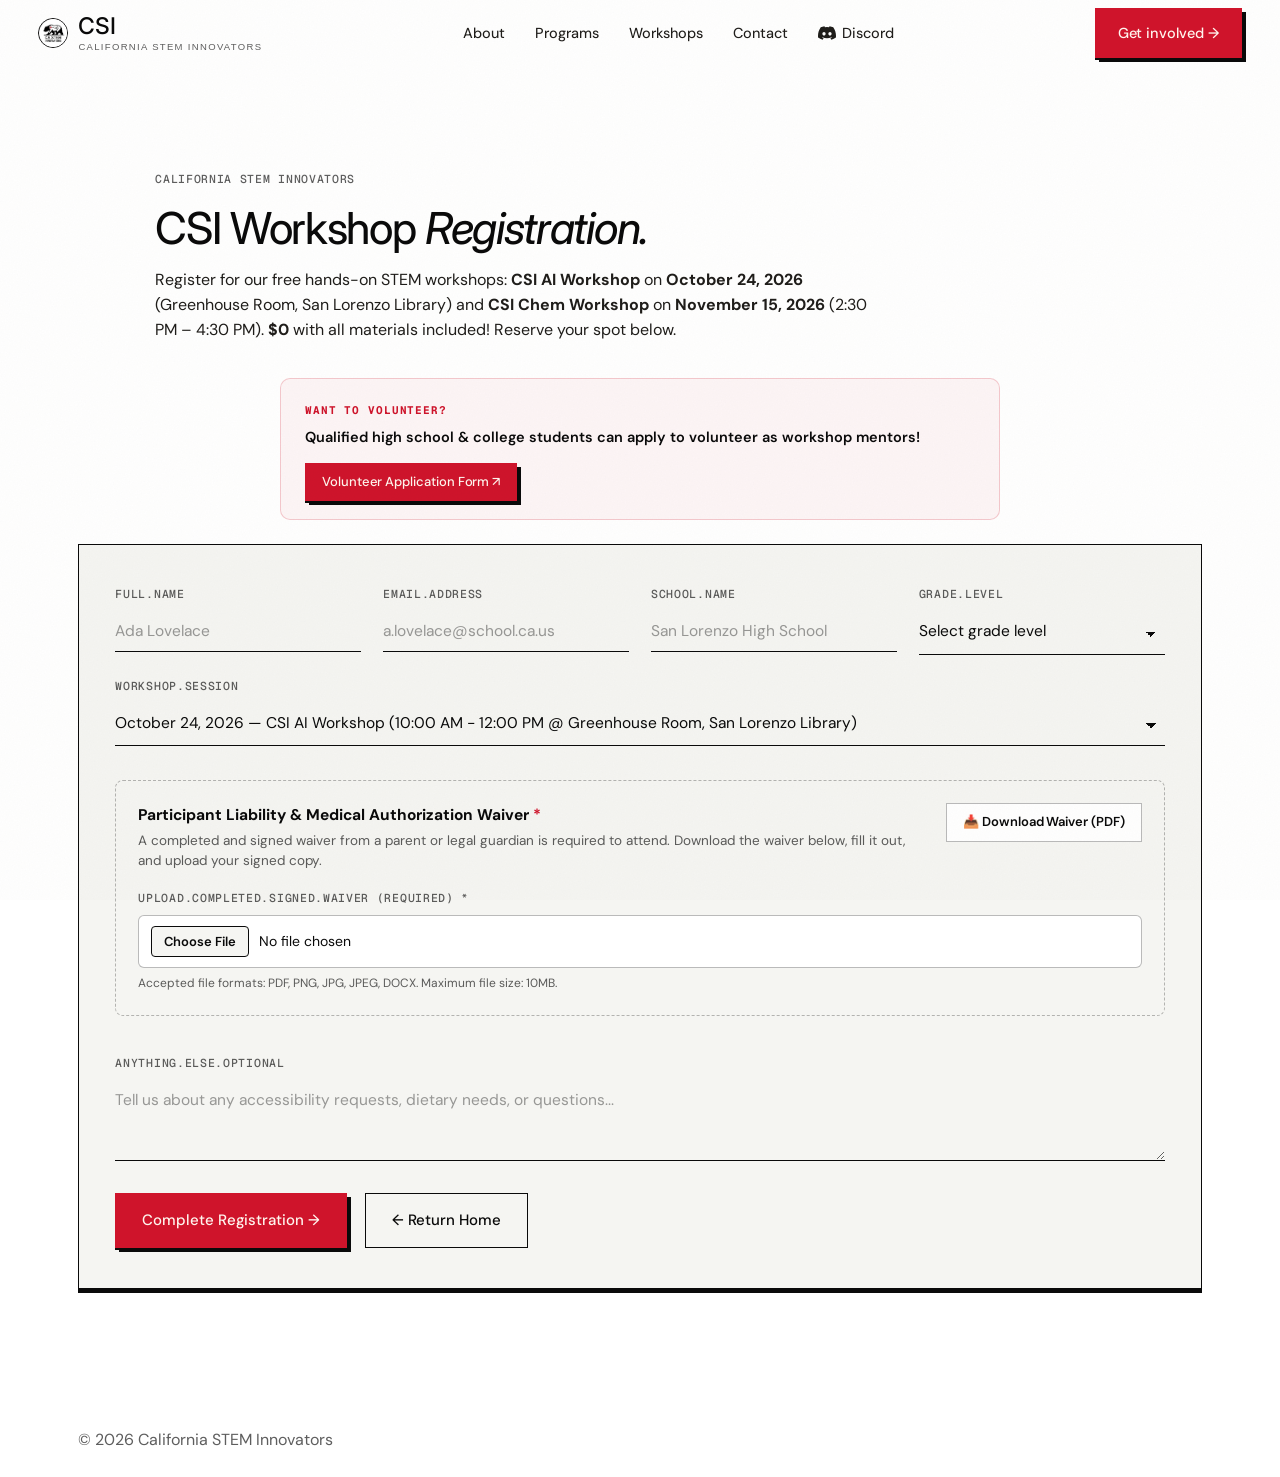
==== commit 806b869c: "Add CSI AI Workshop and CSI Chem Workshop signups and update backend script" ====
--- a/signup.html
+++ b/signup.html
@@ -3,8 +3,8 @@
 <head>
 <meta charset="utf-8" />
 <meta name="viewport" content="width=device-width,initial-scale=1" />
-<title>Workshop Updates — California STEM Innovators</title>
-<meta name="description" content="Registration for the CSI Biology Workshop on September 19, 2026 is closed. Sign up to hear about upcoming free hands-on STEM workshops across California." />
+<title>CSI Workshop Registration — California STEM Innovators</title>
+<meta name="description" content="Register for free hands-on CSI STEM workshops including the CSI AI Workshop (Oct 24) and CSI Chem Workshop (Nov 15). $0 — All Materials Included." />
 <link rel="preconnect" href="https://fonts.googleapis.com" />
 <link rel="preconnect" href="https://fonts.gstatic.com" crossorigin />
 <link href="https://fonts.googleapis.com/css2?family=Inter:ital,opsz,wght@0,14..32,100..900;1,14..32,100..900&family=DM+Sans:ital,opsz,wght@0,9..40,300..700;1,9..40,400..700&family=Geist+Mono:wght@400;500;600&display=swap" rel="stylesheet" />
@@ -65,9 +65,9 @@
   <div class="signup-section">
     <div class="sec-head">
       <span class="mono dim">California STEM Innovators</span>
-      <h1 class="sec-title">Registration <em>Closed.</em></h1>
+      <h1 class="sec-title">CSI Workshop <em>Registration.</em></h1>
       <p class="sec-lede">
-        Registration for the <strong>CSI Biology Workshop</strong> on <strong>19 September 2026</strong> at <strong>Union City Library</strong> is now closed. We run free hands-on workshops across California all year — add your email below and we'll tell you the moment the next one opens.
+        Register for our free hands-on STEM workshops: <strong>CSI AI Workshop</strong> on <strong>October 24, 2026</strong> (Greenhouse Room, San Lorenzo Library) and <strong>CSI Chem Workshop</strong> on <strong>November 15, 2026</strong> (2:30 PM – 4:30 PM). <strong>$0</strong> with all materials included! Reserve your spot below.
       </p>
     </div>
 
@@ -82,24 +82,100 @@
       </a>
     </div>
 
-    <div class="updates-card" style="max-width: 720px; margin: 0 auto;">
-      <div class="updates-body">
-        <span class="updates-kicker mono">Next workshops</span>
-        <h3 class="updates-title">Be first to hear about the next one.</h3>
-        <p class="updates-desc">
-          Drop us your email and we'll send you the date, location, and registration link as soon as the next CSI
-          workshop is announced. No spam, just workshops.
-        </p>
+    <div class="signup-card">
+      <form class="signup-form" id="workshop-signup-form" novalidate>
+        <label>
+          <span class="mono dim">full.name</span>
+          <input type="text" name="name" id="signup-name" placeholder="Ada Lovelace" required />
+        </label>
+
+        <label>
+          <span class="mono dim">email.address</span>
+          <input type="email" name="email" id="signup-email" placeholder="a.lovelace@school.ca.us" required />
+        </label>
+
+        <label>
+          <span class="mono dim">school.name</span>
+          <input type="text" name="school" id="signup-school" placeholder="San Lorenzo High School" required />
+        </label>
+
+        <label>
+          <span class="mono dim">grade.level</span>
+          <select name="grade" id="signup-grade" required>
+            <option value="" disabled selected>Select grade level</option>
+            <option value="Middle School (6th–8th Grade)">Middle School (6th–8th Grade)</option>
+            <option value="9th Grade (Freshman)">9th Grade (Freshman)</option>
+            <option value="10th Grade (Sophomore)">10th Grade (Sophomore)</option>
+            <option value="11th Grade (Junior)">11th Grade (Junior)</option>
+            <option value="12th Grade (Senior)">12th Grade (Senior)</option>
+            <option value="Other">Other</option>
+          </select>
+        </label>
+
+        <label class="full">
+          <span class="mono dim">workshop.session</span>
+          <select name="workshop_date" id="signup-workshop-date" required>
+            <option value="" disabled>Select a workshop session</option>
+            <option value="October 24, 2026 — CSI AI Workshop (Greenhouse Room, San Lorenzo Library)" selected>October 24, 2026 — CSI AI Workshop (10:00 AM - 12:00 PM @ Greenhouse Room, San Lorenzo Library)</option>
+            <option value="November 15, 2026 — CSI Chem Workshop">November 15, 2026 — CSI Chem Workshop (2:30 PM - 4:30 PM)</option>
+            <option value="September 19, 2026 — CSI Biology Workshop (Union City Library, Union City, CA)">September 19, 2026 — CSI Biology Workshop (Union City Library, Union City, CA)</option>
+          </select>
+        </label>
+
+        <!-- Mandatory Waiver Download & File Upload Section -->
+        <div class="full waiver-box" style="background: var(--paper-2); border: 1.5px dashed var(--line-strong); border-radius: 8px; padding: 20px; margin: 12px 0 16px 0;">
+          <div style="display: flex; justify-content: space-between; align-items: flex-start; flex-wrap: wrap; gap: 14px; margin-bottom: 14px;">
+            <div style="flex: 1; min-width: 240px;">
+              <h4 style="margin: 0 0 4px 0; font-size: 15.5px; font-weight: 700; color: var(--ink);">
+                Participant Liability &amp; Medical Authorization Waiver <span style="color: var(--orange);">*</span>
+              </h4>
+              <p style="margin: 0; font-size: 13.5px; color: var(--ink-dim); line-height: 1.45;">
+                A completed and signed waiver from a parent or legal guardian is required to attend. Download the waiver below, fill it out, and upload your signed copy.
+              </p>
+            </div>
+            <a href="CSI_Biotechnology_Workshop_Waiver.pdf" download="CSI_Biotechnology_Workshop_Waiver.pdf" class="btn btn-ghost btn-sm" style="display: inline-flex; align-items: center; gap: 6px; font-weight: 600; white-space: nowrap; border: 1px solid var(--line-strong); background: var(--paper);">
+              📥 Download Waiver (PDF)
+            </a>
+          </div>
+          
+          <label style="display: block; margin-top: 8px;">
+            <span class="mono dim">upload.completed.signed.waiver (REQUIRED) *</span>
+            <input type="file" name="waiver_file" id="signup-waiver" accept=".pdf,.png,.jpg,.jpeg,.doc,.docx" required style="margin-top: 6px; width: 100%; padding: 10px; background: var(--paper); border: 1px solid var(--line-strong); border-radius: 6px; font-size: 14px;" />
+            <span style="display: block; font-size: 12px; color: var(--ink-dim); margin-top: 6px;">
+              Accepted file formats: PDF, PNG, JPG, JPEG, DOCX. Maximum file size: 10MB.
+            </span>
+          </label>
+        </div>
+
+        <!-- Spam protection honeypot field -->
+        <div class="hp-wrapper" aria-hidden="true">
+          <label for="signup-website">Website</label>
+          <input type="text" name="website" id="signup-website" class="hp-field" tabindex="-1" autocomplete="off" />
+        </div>
+
+        <label class="full">
+          <span class="mono dim">anything.else.optional</span>
+          <textarea name="notes" id="signup-notes" placeholder="Tell us about any accessibility requests, dietary needs, or questions..." rows="3"></textarea>
+        </label>
+
+        <div class="form-val-msg signup-val-err" hidden style="color: var(--orange); font-weight: 600; margin: 10px 0;">Please fill out all required fields with a valid email address and attach your signed waiver.</div>
+
+        <div class="form-foot">
+          <button type="submit" class="btn btn-primary btn-lg" id="signup-submit-btn">Complete Registration →</button>
+          <a href="index.html" class="btn btn-ghost btn-lg">← Return Home</a>
+        </div>
+
+        <p class="form-err signup-err mono" hidden style="color: var(--orange); margin-top: 12px;">Something went wrong. Please check your internet connection or email stemcalifornia@gmail.com directly.</p>
+      </form>
+
+      <div class="signup-ack" id="signup-ack" hidden>
+        <div class="ack-icon">✓</div>
+        <h3>You're signed up!</h3>
+        <p>We've received your registration and signed waiver! A confirmation email with full workshop details and instructions has been sent to your inbox.</p>
+        <div style="margin-top: 20px;">
+          <a href="index.html" class="btn btn-primary">Return to Homepage →</a>
+        </div>
       </div>
-      <div class="updates-action">
-        <a href="https://docs.google.com/forms/d/e/1FAIpQLSfq6guosmMarBKyzwWDDxSeSx3XYZ2fqCBNrHJ-clGfKjGhdw/viewform" target="_blank" rel="noopener noreferrer"
-          class="btn btn-primary btn-lg">Keep me posted &#8599;</a>
-        <span class="updates-note mono">Takes 20 seconds</span>
-      </div>
-    </div>
-
-    <div style="max-width: 720px; margin: 20px auto 0; text-align: center;">
-      <a href="index.html" class="btn btn-ghost btn-lg">&larr; Return Home</a>
     </div>
   </div>
 </main>
--- a/styles.css
+++ b/styles.css
@@ -1597,9 +1597,10 @@
   justify-content: space-between;
   gap: 22px;
 }
-/* Gap between the workshop card and the updates card, in either order */
+/* Gap between stacked cards in the workshops section */
 .updates-card + .single-ws-card,
-.single-ws-card + .updates-card {
+.single-ws-card + .updates-card,
+.updates-card + .updates-card {
   margin-top: 22px;
 }
 
@@ -1623,42 +1624,24 @@
   padding: 42px var(--pad) 36px;
 }
 
-/* ========== Workshops sub-header (divides the two cards) ========== */
-.ws-subhead {
-  max-width: min(100%, 740px);
-  margin: 52px auto 26px;
-  padding-top: 34px;
-  border-top: 1px dashed var(--line-strong);
-}
-.ws-subhead-kicker {
-  display: block;
+/* Scaled up so the leads ask carries more weight than the card above it */
+.leads-card {
+  max-width: min(100%, 860px);
+  padding: clamp(28px, 4vw, 46px);
+  gap: 28px;
+}
+.leads-card .updates-kicker {
   font-size: 12.5px;
-  font-weight: 700;
-  letter-spacing: 0.15em;
-  text-transform: uppercase;
-  color: var(--orange);
-}
-.ws-subhead-title {
-  font-family: var(--serif);
-  font-size: clamp(26px, 3.2vw, 36px);
-  font-weight: 600;
-  line-height: 1.15;
-  letter-spacing: -0.025em;
-  margin: 12px 0 0;
-  color: var(--ink);
-}
-.ws-subhead-desc {
-  margin: 14px 0 0;
-  max-width: 58ch;
+}
+.leads-card .updates-title {
+  font-size: clamp(26px, 3.4vw, 38px);
+  margin-top: 12px;
+}
+.leads-card .updates-desc {
+  margin-top: 14px;
   font-size: 17px;
-  line-height: 1.55;
-  color: var(--ink-2);
-}
-.ws-subhead-btn {
-  margin-top: 22px;
-  font-weight: 600;
-  border: 1px solid var(--line-strong);
-}
+}
+
 .updates-body {
   flex: 1 1 320px;
   min-width: 0;
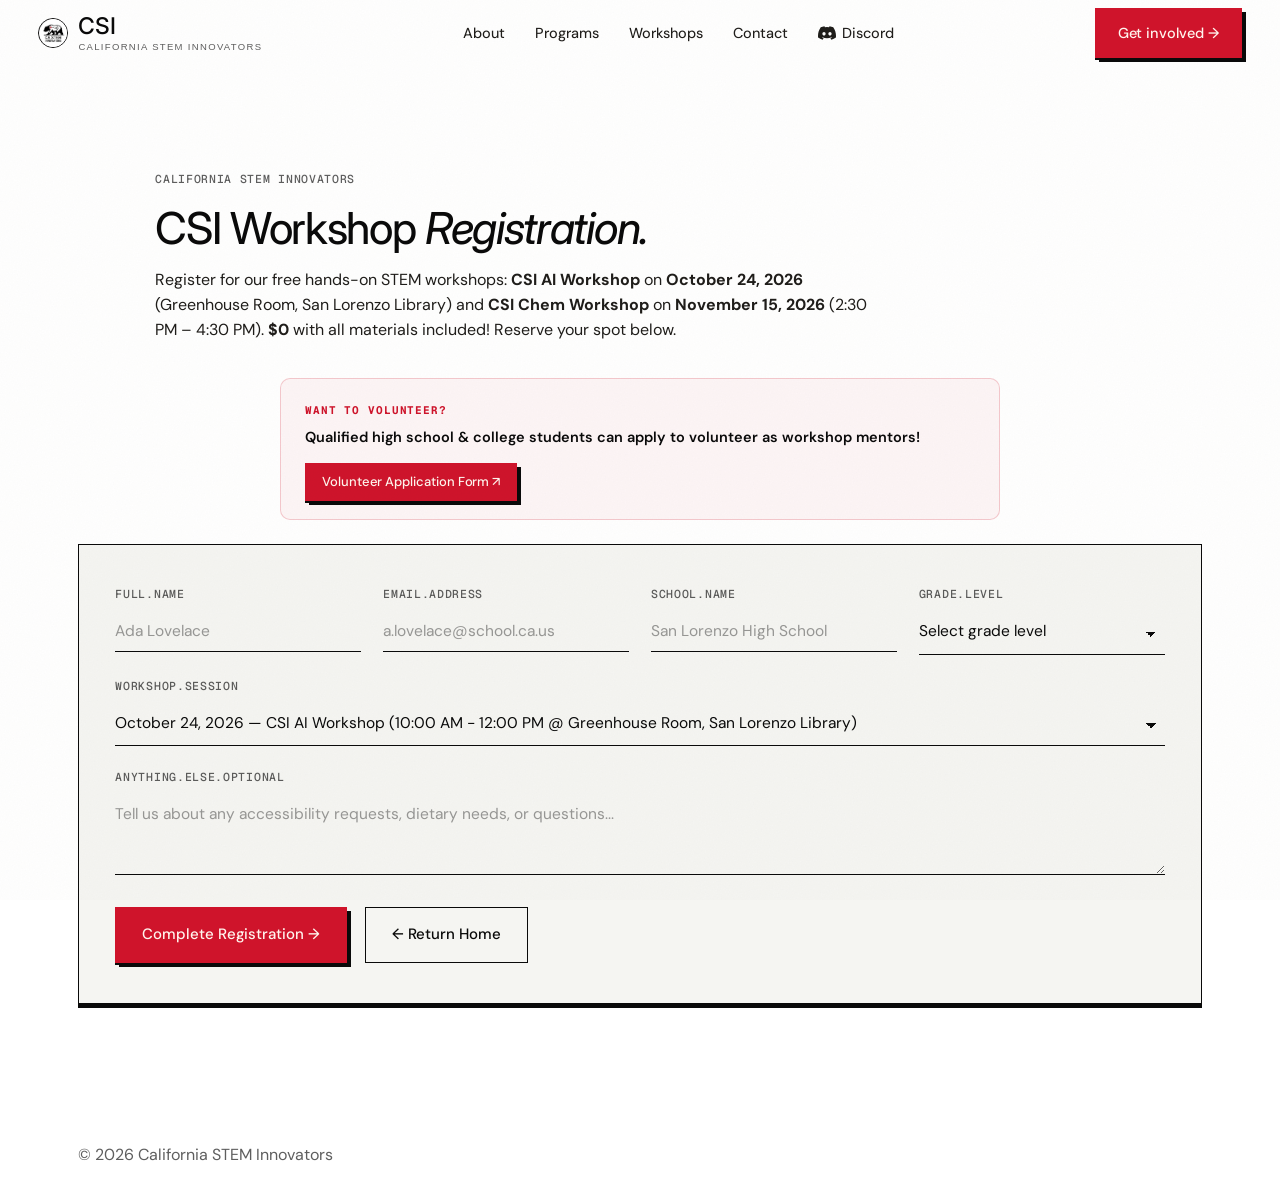
==== commit 41b3edb5: "Update workshop registration: remove waiver and biology option, add custom dynamic emails" ====
--- a/signup.html
+++ b/signup.html
@@ -118,34 +118,8 @@
             <option value="" disabled>Select a workshop session</option>
             <option value="October 24, 2026 — CSI AI Workshop (Greenhouse Room, San Lorenzo Library)" selected>October 24, 2026 — CSI AI Workshop (10:00 AM - 12:00 PM @ Greenhouse Room, San Lorenzo Library)</option>
             <option value="November 15, 2026 — CSI Chem Workshop">November 15, 2026 — CSI Chem Workshop (2:30 PM - 4:30 PM)</option>
-            <option value="September 19, 2026 — CSI Biology Workshop (Union City Library, Union City, CA)">September 19, 2026 — CSI Biology Workshop (Union City Library, Union City, CA)</option>
           </select>
         </label>
-
-        <!-- Mandatory Waiver Download & File Upload Section -->
-        <div class="full waiver-box" style="background: var(--paper-2); border: 1.5px dashed var(--line-strong); border-radius: 8px; padding: 20px; margin: 12px 0 16px 0;">
-          <div style="display: flex; justify-content: space-between; align-items: flex-start; flex-wrap: wrap; gap: 14px; margin-bottom: 14px;">
-            <div style="flex: 1; min-width: 240px;">
-              <h4 style="margin: 0 0 4px 0; font-size: 15.5px; font-weight: 700; color: var(--ink);">
-                Participant Liability &amp; Medical Authorization Waiver <span style="color: var(--orange);">*</span>
-              </h4>
-              <p style="margin: 0; font-size: 13.5px; color: var(--ink-dim); line-height: 1.45;">
-                A completed and signed waiver from a parent or legal guardian is required to attend. Download the waiver below, fill it out, and upload your signed copy.
-              </p>
-            </div>
-            <a href="CSI_Biotechnology_Workshop_Waiver.pdf" download="CSI_Biotechnology_Workshop_Waiver.pdf" class="btn btn-ghost btn-sm" style="display: inline-flex; align-items: center; gap: 6px; font-weight: 600; white-space: nowrap; border: 1px solid var(--line-strong); background: var(--paper);">
-              📥 Download Waiver (PDF)
-            </a>
-          </div>
-          
-          <label style="display: block; margin-top: 8px;">
-            <span class="mono dim">upload.completed.signed.waiver (REQUIRED) *</span>
-            <input type="file" name="waiver_file" id="signup-waiver" accept=".pdf,.png,.jpg,.jpeg,.doc,.docx" required style="margin-top: 6px; width: 100%; padding: 10px; background: var(--paper); border: 1px solid var(--line-strong); border-radius: 6px; font-size: 14px;" />
-            <span style="display: block; font-size: 12px; color: var(--ink-dim); margin-top: 6px;">
-              Accepted file formats: PDF, PNG, JPG, JPEG, DOCX. Maximum file size: 10MB.
-            </span>
-          </label>
-        </div>
 
         <!-- Spam protection honeypot field -->
         <div class="hp-wrapper" aria-hidden="true">
@@ -158,7 +132,7 @@
           <textarea name="notes" id="signup-notes" placeholder="Tell us about any accessibility requests, dietary needs, or questions..." rows="3"></textarea>
         </label>
 
-        <div class="form-val-msg signup-val-err" hidden style="color: var(--orange); font-weight: 600; margin: 10px 0;">Please fill out all required fields with a valid email address and attach your signed waiver.</div>
+        <div class="form-val-msg signup-val-err" hidden style="color: var(--orange); font-weight: 600; margin: 10px 0;">Please fill out all required fields with a valid email address.</div>
 
         <div class="form-foot">
           <button type="submit" class="btn btn-primary btn-lg" id="signup-submit-btn">Complete Registration →</button>
@@ -171,7 +145,7 @@
       <div class="signup-ack" id="signup-ack" hidden>
         <div class="ack-icon">✓</div>
         <h3>You're signed up!</h3>
-        <p>We've received your registration and signed waiver! A confirmation email with full workshop details and instructions has been sent to your inbox.</p>
+        <p>We've received your registration! A confirmation email with full workshop details and instructions has been sent to your inbox.</p>
         <div style="margin-top: 20px;">
           <a href="index.html" class="btn btn-primary">Return to Homepage →</a>
         </div>
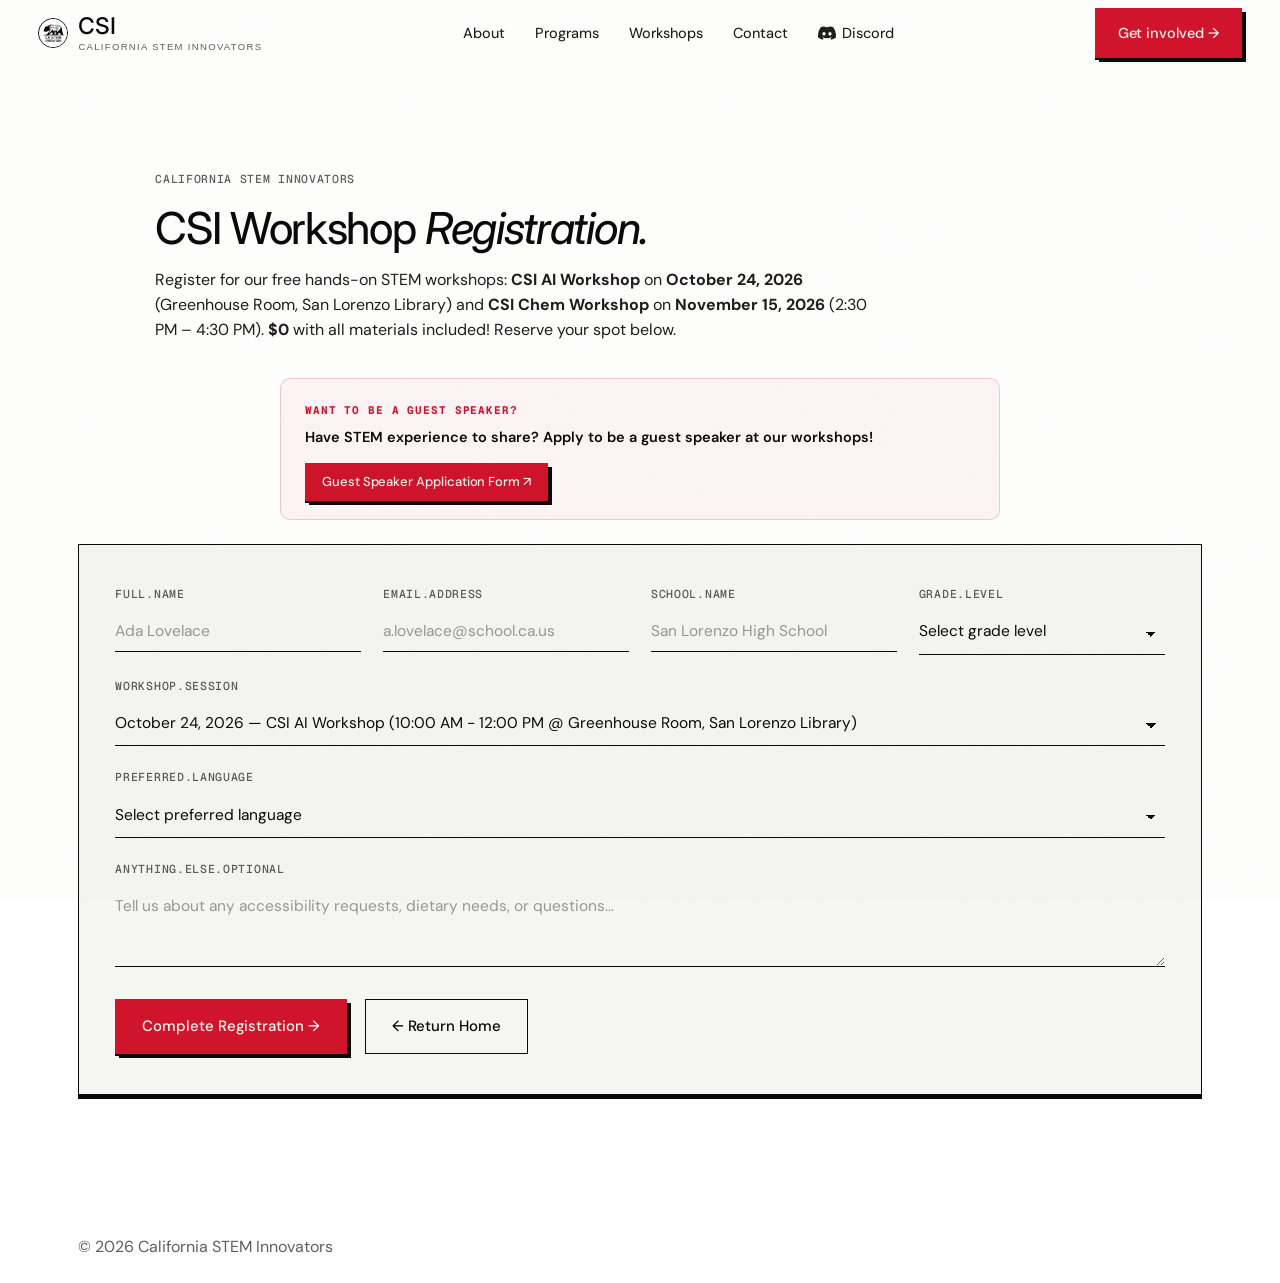
==== commit db29f98d: "Add preferred language field and switch volunteer callouts to guest speakers - Registration form: re" ====
--- a/signup.html
+++ b/signup.html
@@ -71,14 +71,14 @@
       </p>
     </div>
 
-    <!-- Volunteer Banner -->
+    <!-- Guest Speaker Banner -->
     <div style="max-width: 720px; margin: 0 auto 24px auto; background: rgba(207, 20, 43, 0.04); border: 1px solid rgba(207, 20, 43, 0.2); border-radius: 10px; padding: 18px 24px; display: flex; justify-content: space-between; align-items: center; flex-wrap: wrap; gap: 14px;">
       <div>
-        <span class="mono" style="color: var(--orange); font-size: 11px; font-weight: 700; letter-spacing: 0.08em;">WANT TO VOLUNTEER?</span>
-        <p style="margin: 4px 0 0 0; font-size: 14.5px; font-weight: 600; color: var(--ink);">Qualified high school &amp; college students can apply to volunteer as workshop mentors!</p>
+        <span class="mono" style="color: var(--orange); font-size: 11px; font-weight: 700; letter-spacing: 0.08em;">WANT TO BE A GUEST SPEAKER?</span>
+        <p style="margin: 4px 0 0 0; font-size: 14.5px; font-weight: 600; color: var(--ink);">Have STEM experience to share? Apply to be a guest speaker at our workshops!</p>
       </div>
-      <a href="https://forms.gle/kFs6NNKeHRjpuejT7" target="_blank" rel="noopener noreferrer" class="btn btn-primary btn-sm" style="white-space: nowrap; flex-shrink: 0;">
-        Volunteer Application Form ↗
+      <a href="https://docs.google.com/forms/d/e/1FAIpQLSeRlEvX-cCFUecECRzKyRc4kuE87Yq1NpEu56oVtPn-e8rW6w/viewform" target="_blank" rel="noopener noreferrer" class="btn btn-primary btn-sm" style="white-space: nowrap; flex-shrink: 0;">
+        Guest Speaker Application Form ↗
       </a>
     </div>
 
@@ -118,6 +118,15 @@
             <option value="" disabled>Select a workshop session</option>
             <option value="October 24, 2026 — CSI AI Workshop (Greenhouse Room, San Lorenzo Library)" selected>October 24, 2026 — CSI AI Workshop (10:00 AM - 12:00 PM @ Greenhouse Room, San Lorenzo Library)</option>
             <option value="November 15, 2026 — CSI Chem Workshop">November 15, 2026 — CSI Chem Workshop (2:30 PM - 4:30 PM)</option>
+          </select>
+        </label>
+
+        <label class="full">
+          <span class="mono dim">preferred.language</span>
+          <select name="language" id="signup-language" required>
+            <option value="" disabled selected>Select preferred language</option>
+            <option value="English">English</option>
+            <option value="Spanish">Spanish (Español)</option>
           </select>
         </label>
 
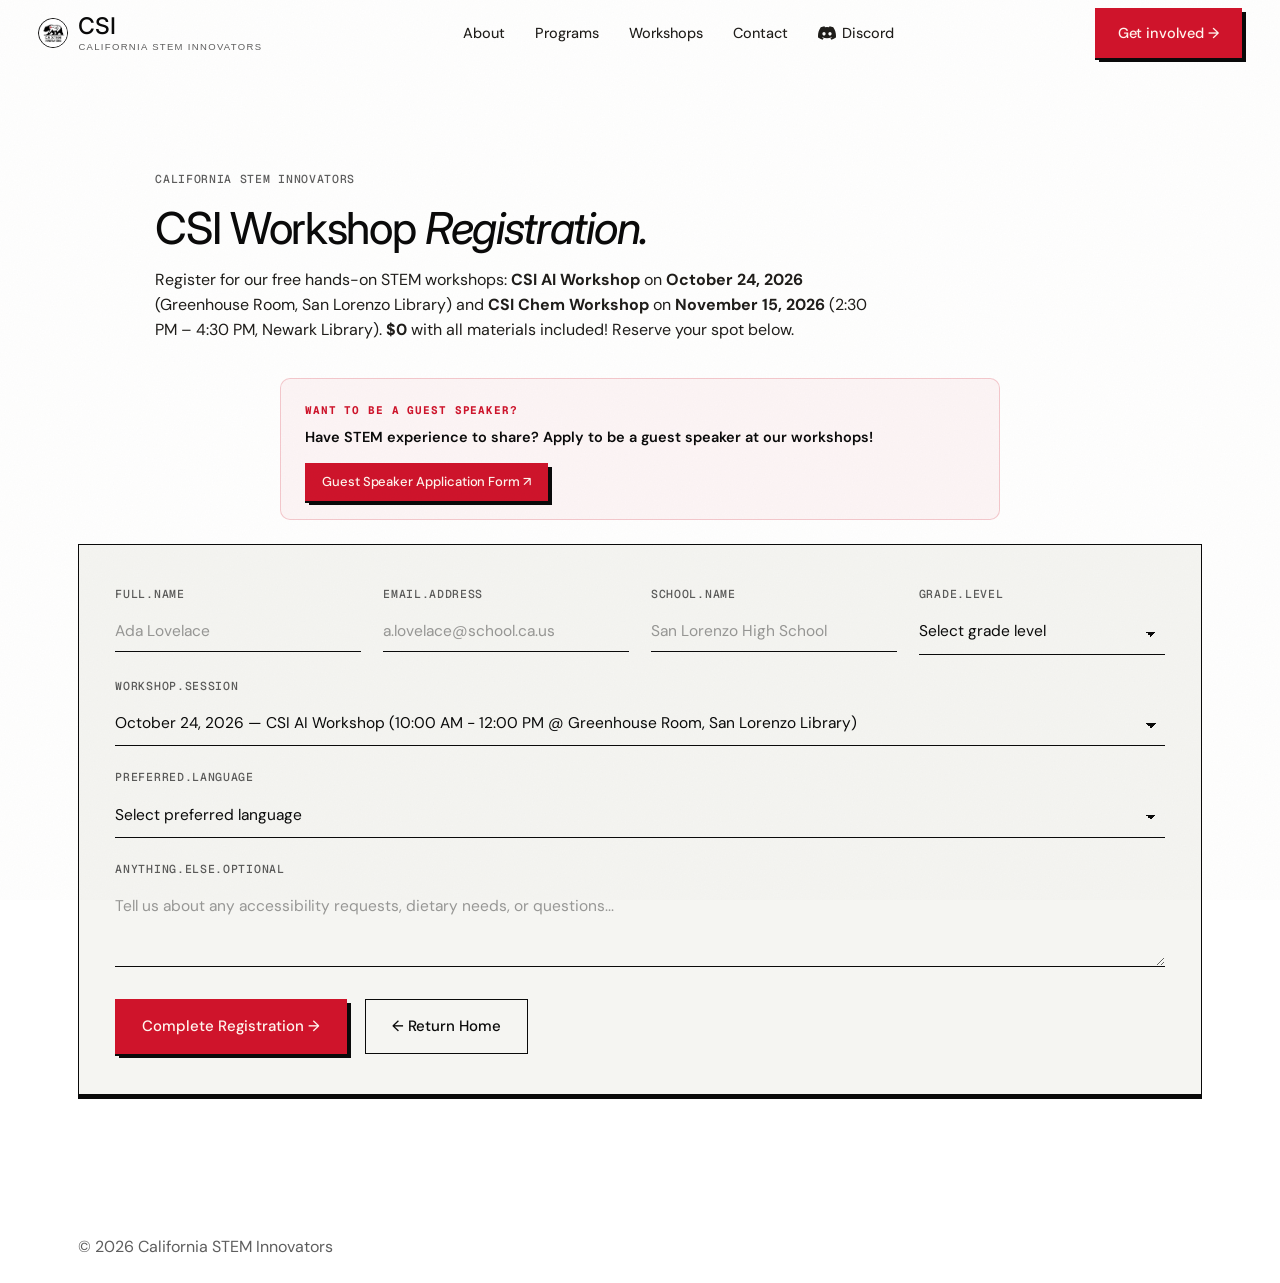
==== commit 4d188e4b: "Set the Chem workshop location to Newark Library Co-Authored-By: Claude Opus 5.5 (1M context) <norep" ====
--- a/signup.html
+++ b/signup.html
@@ -67,7 +67,7 @@
       <span class="mono dim">California STEM Innovators</span>
       <h1 class="sec-title">CSI Workshop <em>Registration.</em></h1>
       <p class="sec-lede">
-        Register for our free hands-on STEM workshops: <strong>CSI AI Workshop</strong> on <strong>October 24, 2026</strong> (Greenhouse Room, San Lorenzo Library) and <strong>CSI Chem Workshop</strong> on <strong>November 15, 2026</strong> (2:30 PM – 4:30 PM). <strong>$0</strong> with all materials included! Reserve your spot below.
+        Register for our free hands-on STEM workshops: <strong>CSI AI Workshop</strong> on <strong>October 24, 2026</strong> (Greenhouse Room, San Lorenzo Library) and <strong>CSI Chem Workshop</strong> on <strong>November 15, 2026</strong> (2:30 PM – 4:30 PM, Newark Library). <strong>$0</strong> with all materials included! Reserve your spot below.
       </p>
     </div>
 
@@ -117,7 +117,7 @@
           <select name="workshop_date" id="signup-workshop-date" required>
             <option value="" disabled>Select a workshop session</option>
             <option value="October 24, 2026 — CSI AI Workshop (Greenhouse Room, San Lorenzo Library)" selected>October 24, 2026 — CSI AI Workshop (10:00 AM - 12:00 PM @ Greenhouse Room, San Lorenzo Library)</option>
-            <option value="November 15, 2026 — CSI Chem Workshop">November 15, 2026 — CSI Chem Workshop (2:30 PM - 4:30 PM)</option>
+            <option value="November 15, 2026 — CSI Chem Workshop">November 15, 2026 — CSI Chem Workshop (2:30 PM - 4:30 PM @ Newark Library)</option>
           </select>
         </label>
 
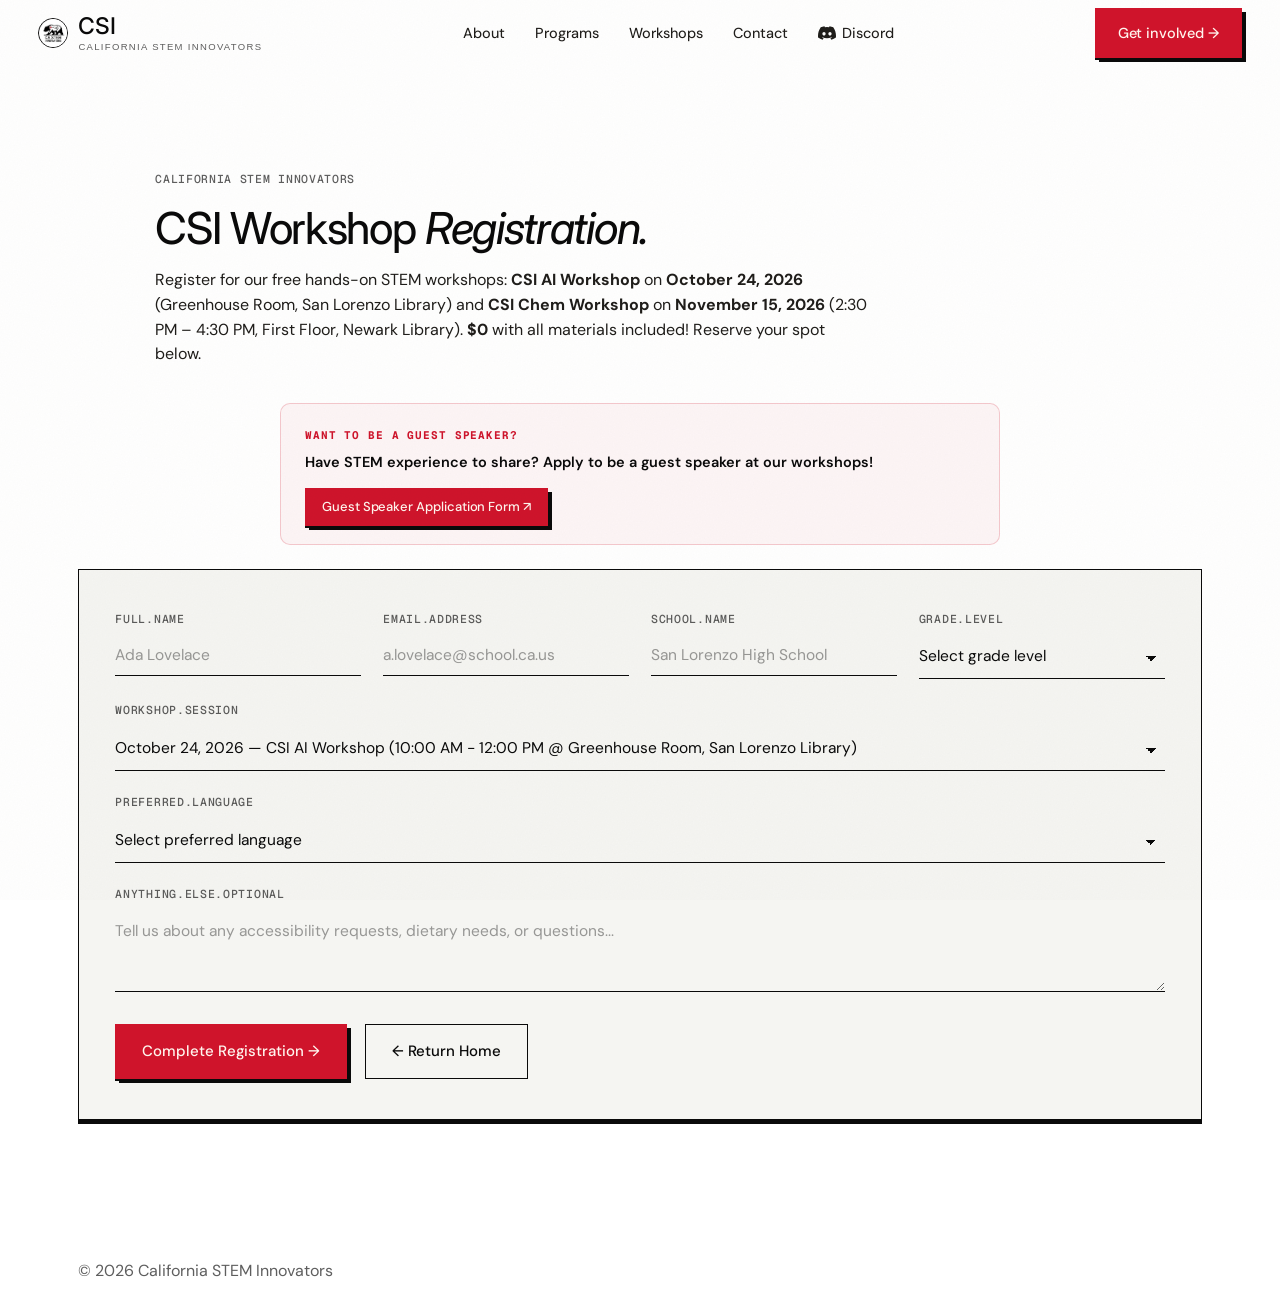
==== commit 14f20d8b: "Specify first floor for the Chem workshop at Newark Library Co-Authored-By: Claude Opus 5.5 (1M cont" ====
--- a/signup.html
+++ b/signup.html
@@ -67,7 +67,7 @@
       <span class="mono dim">California STEM Innovators</span>
       <h1 class="sec-title">CSI Workshop <em>Registration.</em></h1>
       <p class="sec-lede">
-        Register for our free hands-on STEM workshops: <strong>CSI AI Workshop</strong> on <strong>October 24, 2026</strong> (Greenhouse Room, San Lorenzo Library) and <strong>CSI Chem Workshop</strong> on <strong>November 15, 2026</strong> (2:30 PM – 4:30 PM, Newark Library). <strong>$0</strong> with all materials included! Reserve your spot below.
+        Register for our free hands-on STEM workshops: <strong>CSI AI Workshop</strong> on <strong>October 24, 2026</strong> (Greenhouse Room, San Lorenzo Library) and <strong>CSI Chem Workshop</strong> on <strong>November 15, 2026</strong> (2:30 PM – 4:30 PM, First Floor, Newark Library). <strong>$0</strong> with all materials included! Reserve your spot below.
       </p>
     </div>
 
@@ -117,7 +117,7 @@
           <select name="workshop_date" id="signup-workshop-date" required>
             <option value="" disabled>Select a workshop session</option>
             <option value="October 24, 2026 — CSI AI Workshop (Greenhouse Room, San Lorenzo Library)" selected>October 24, 2026 — CSI AI Workshop (10:00 AM - 12:00 PM @ Greenhouse Room, San Lorenzo Library)</option>
-            <option value="November 15, 2026 — CSI Chem Workshop">November 15, 2026 — CSI Chem Workshop (2:30 PM - 4:30 PM @ Newark Library)</option>
+            <option value="November 15, 2026 — CSI Chem Workshop">November 15, 2026 — CSI Chem Workshop (2:30 PM - 4:30 PM @ First Floor, Newark Library)</option>
           </select>
         </label>
 
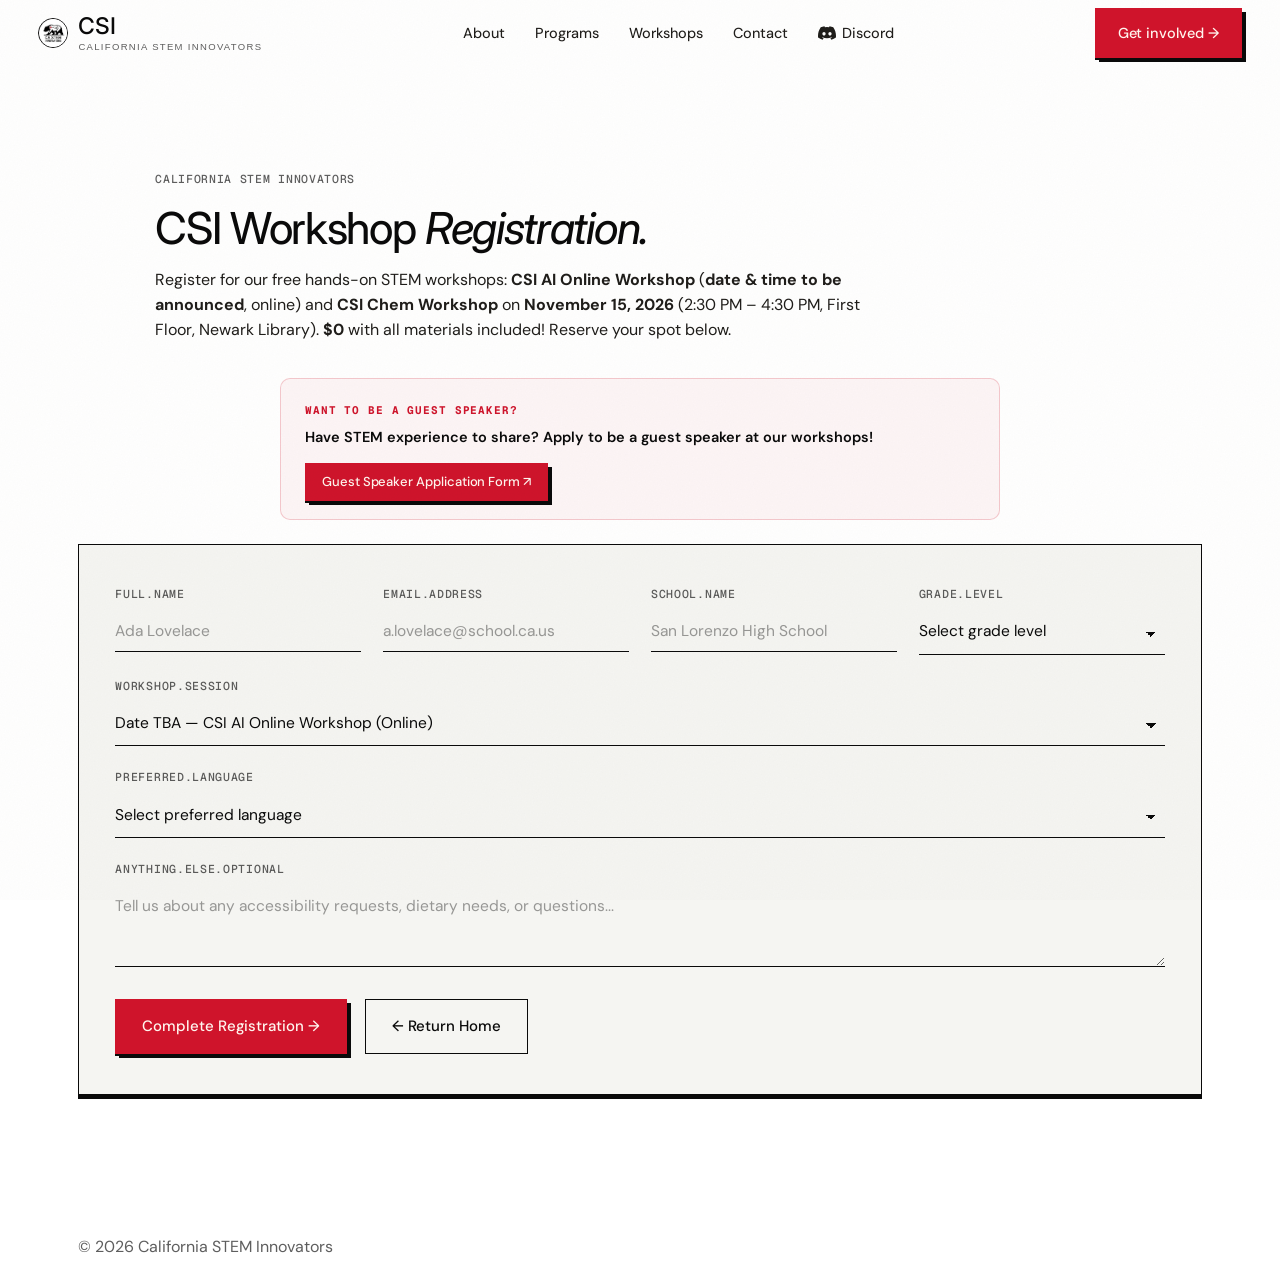
==== commit 8c5815a7: "Make the AI workshop an online workshop with date and time TBA - Rename to CSI AI Online Workshop an" ====
--- a/signup.html
+++ b/signup.html
@@ -4,7 +4,7 @@
 <meta charset="utf-8" />
 <meta name="viewport" content="width=device-width,initial-scale=1" />
 <title>CSI Workshop Registration — California STEM Innovators</title>
-<meta name="description" content="Register for free hands-on CSI STEM workshops including the CSI AI Workshop (Oct 24) and CSI Chem Workshop (Nov 15). $0 — All Materials Included." />
+<meta name="description" content="Register for free hands-on CSI STEM workshops including the CSI AI Online Workshop (date TBA) and CSI Chem Workshop (Nov 15). $0 — All Materials Included." />
 <link rel="preconnect" href="https://fonts.googleapis.com" />
 <link rel="preconnect" href="https://fonts.gstatic.com" crossorigin />
 <link href="https://fonts.googleapis.com/css2?family=Inter:ital,opsz,wght@0,14..32,100..900;1,14..32,100..900&family=DM+Sans:ital,opsz,wght@0,9..40,300..700;1,9..40,400..700&family=Geist+Mono:wght@400;500;600&display=swap" rel="stylesheet" />
@@ -67,7 +67,7 @@
       <span class="mono dim">California STEM Innovators</span>
       <h1 class="sec-title">CSI Workshop <em>Registration.</em></h1>
       <p class="sec-lede">
-        Register for our free hands-on STEM workshops: <strong>CSI AI Workshop</strong> on <strong>October 24, 2026</strong> (Greenhouse Room, San Lorenzo Library) and <strong>CSI Chem Workshop</strong> on <strong>November 15, 2026</strong> (2:30 PM – 4:30 PM, First Floor, Newark Library). <strong>$0</strong> with all materials included! Reserve your spot below.
+        Register for our free hands-on STEM workshops: <strong>CSI AI Online Workshop</strong> (<strong>date &amp; time to be announced</strong>, online) and <strong>CSI Chem Workshop</strong> on <strong>November 15, 2026</strong> (2:30 PM – 4:30 PM, First Floor, Newark Library). <strong>$0</strong> with all materials included! Reserve your spot below.
       </p>
     </div>
 
@@ -116,7 +116,7 @@
           <span class="mono dim">workshop.session</span>
           <select name="workshop_date" id="signup-workshop-date" required>
             <option value="" disabled>Select a workshop session</option>
-            <option value="October 24, 2026 — CSI AI Workshop (Greenhouse Room, San Lorenzo Library)" selected>October 24, 2026 — CSI AI Workshop (10:00 AM - 12:00 PM @ Greenhouse Room, San Lorenzo Library)</option>
+            <option value="Date TBA — CSI AI Online Workshop" selected>Date TBA — CSI AI Online Workshop (Online)</option>
             <option value="November 15, 2026 — CSI Chem Workshop">November 15, 2026 — CSI Chem Workshop (2:30 PM - 4:30 PM @ First Floor, Newark Library)</option>
           </select>
         </label>
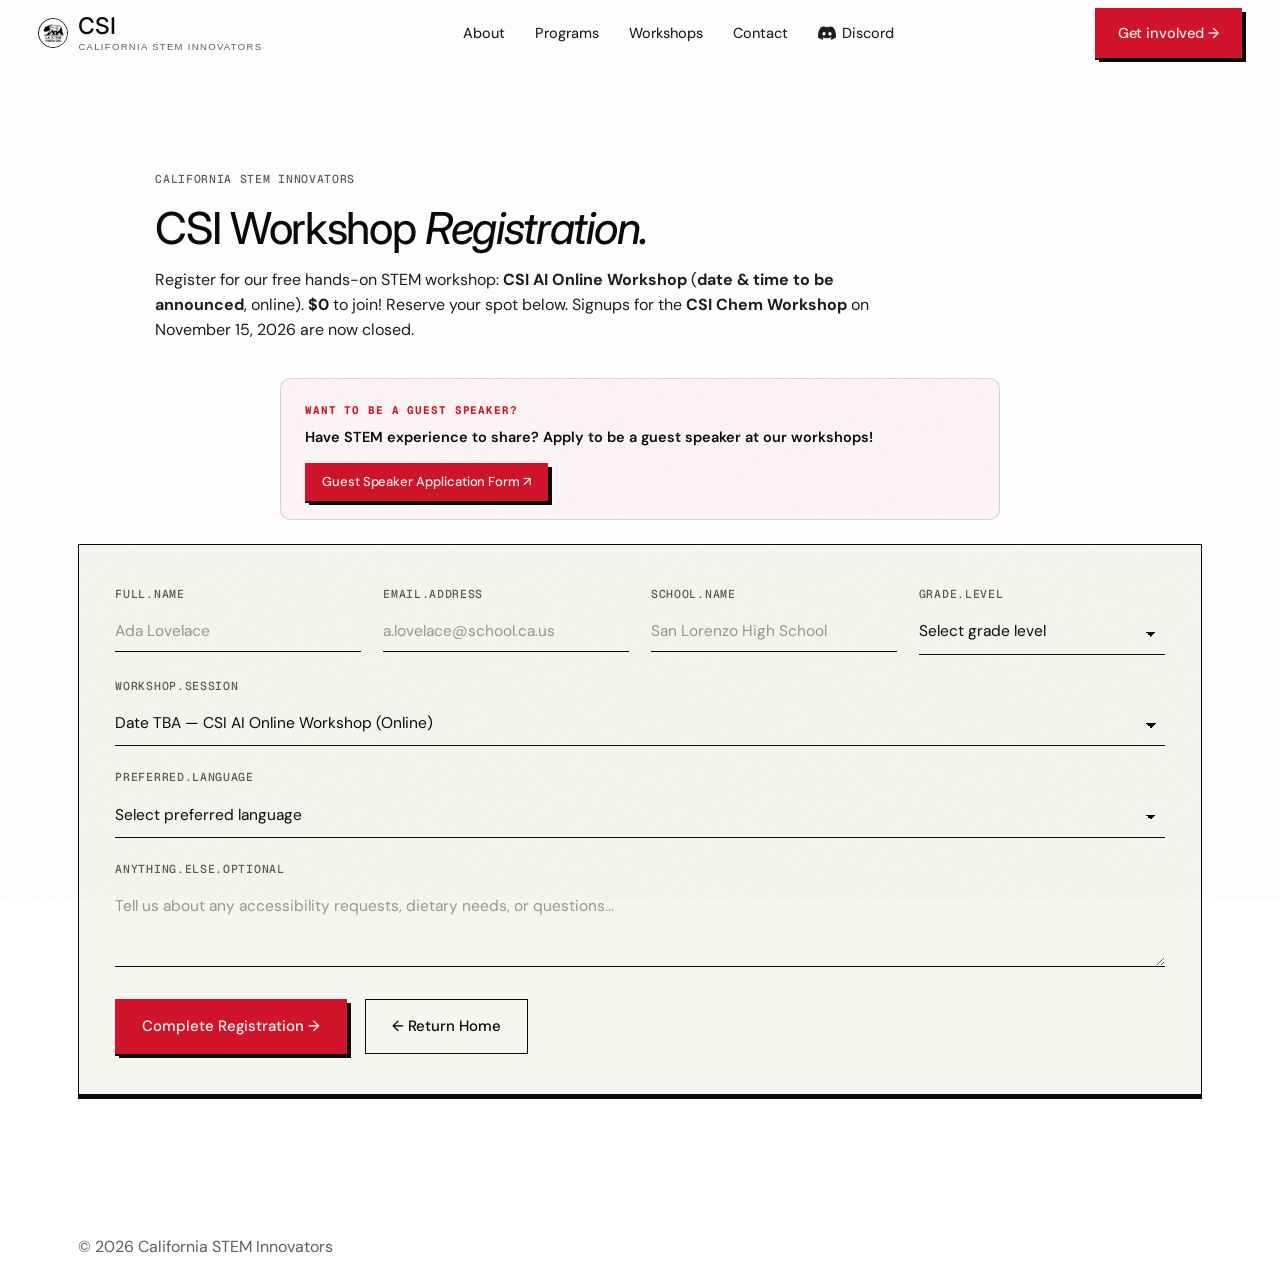
==== commit 75966d3d: "Close signups for the Chem workshop - Replace the Chem card's register button with a "Signups Closed" ====
--- a/signup.html
+++ b/signup.html
@@ -4,7 +4,7 @@
 <meta charset="utf-8" />
 <meta name="viewport" content="width=device-width,initial-scale=1" />
 <title>CSI Workshop Registration — California STEM Innovators</title>
-<meta name="description" content="Register for free hands-on CSI STEM workshops including the CSI AI Online Workshop (date TBA) and CSI Chem Workshop (Nov 15). $0 — All Materials Included." />
+<meta name="description" content="Register for free hands-on CSI STEM workshops including the CSI AI Online Workshop (date TBA). 100% free." />
 <link rel="preconnect" href="https://fonts.googleapis.com" />
 <link rel="preconnect" href="https://fonts.gstatic.com" crossorigin />
 <link href="https://fonts.googleapis.com/css2?family=Inter:ital,opsz,wght@0,14..32,100..900;1,14..32,100..900&family=DM+Sans:ital,opsz,wght@0,9..40,300..700;1,9..40,400..700&family=Geist+Mono:wght@400;500;600&display=swap" rel="stylesheet" />
@@ -67,7 +67,7 @@
       <span class="mono dim">California STEM Innovators</span>
       <h1 class="sec-title">CSI Workshop <em>Registration.</em></h1>
       <p class="sec-lede">
-        Register for our free hands-on STEM workshops: <strong>CSI AI Online Workshop</strong> (<strong>date &amp; time to be announced</strong>, online) and <strong>CSI Chem Workshop</strong> on <strong>November 15, 2026</strong> (2:30 PM – 4:30 PM, First Floor, Newark Library). <strong>$0</strong> with all materials included! Reserve your spot below.
+        Register for our free hands-on STEM workshop: <strong>CSI AI Online Workshop</strong> (<strong>date &amp; time to be announced</strong>, online). <strong>$0</strong> to join! Reserve your spot below. Signups for the <strong>CSI Chem Workshop</strong> on November 15, 2026 are now closed.
       </p>
     </div>
 
@@ -117,7 +117,6 @@
           <select name="workshop_date" id="signup-workshop-date" required>
             <option value="" disabled>Select a workshop session</option>
             <option value="Date TBA — CSI AI Online Workshop" selected>Date TBA — CSI AI Online Workshop (Online)</option>
-            <option value="November 15, 2026 — CSI Chem Workshop">November 15, 2026 — CSI Chem Workshop (2:30 PM - 4:30 PM @ First Floor, Newark Library)</option>
           </select>
         </label>
 
